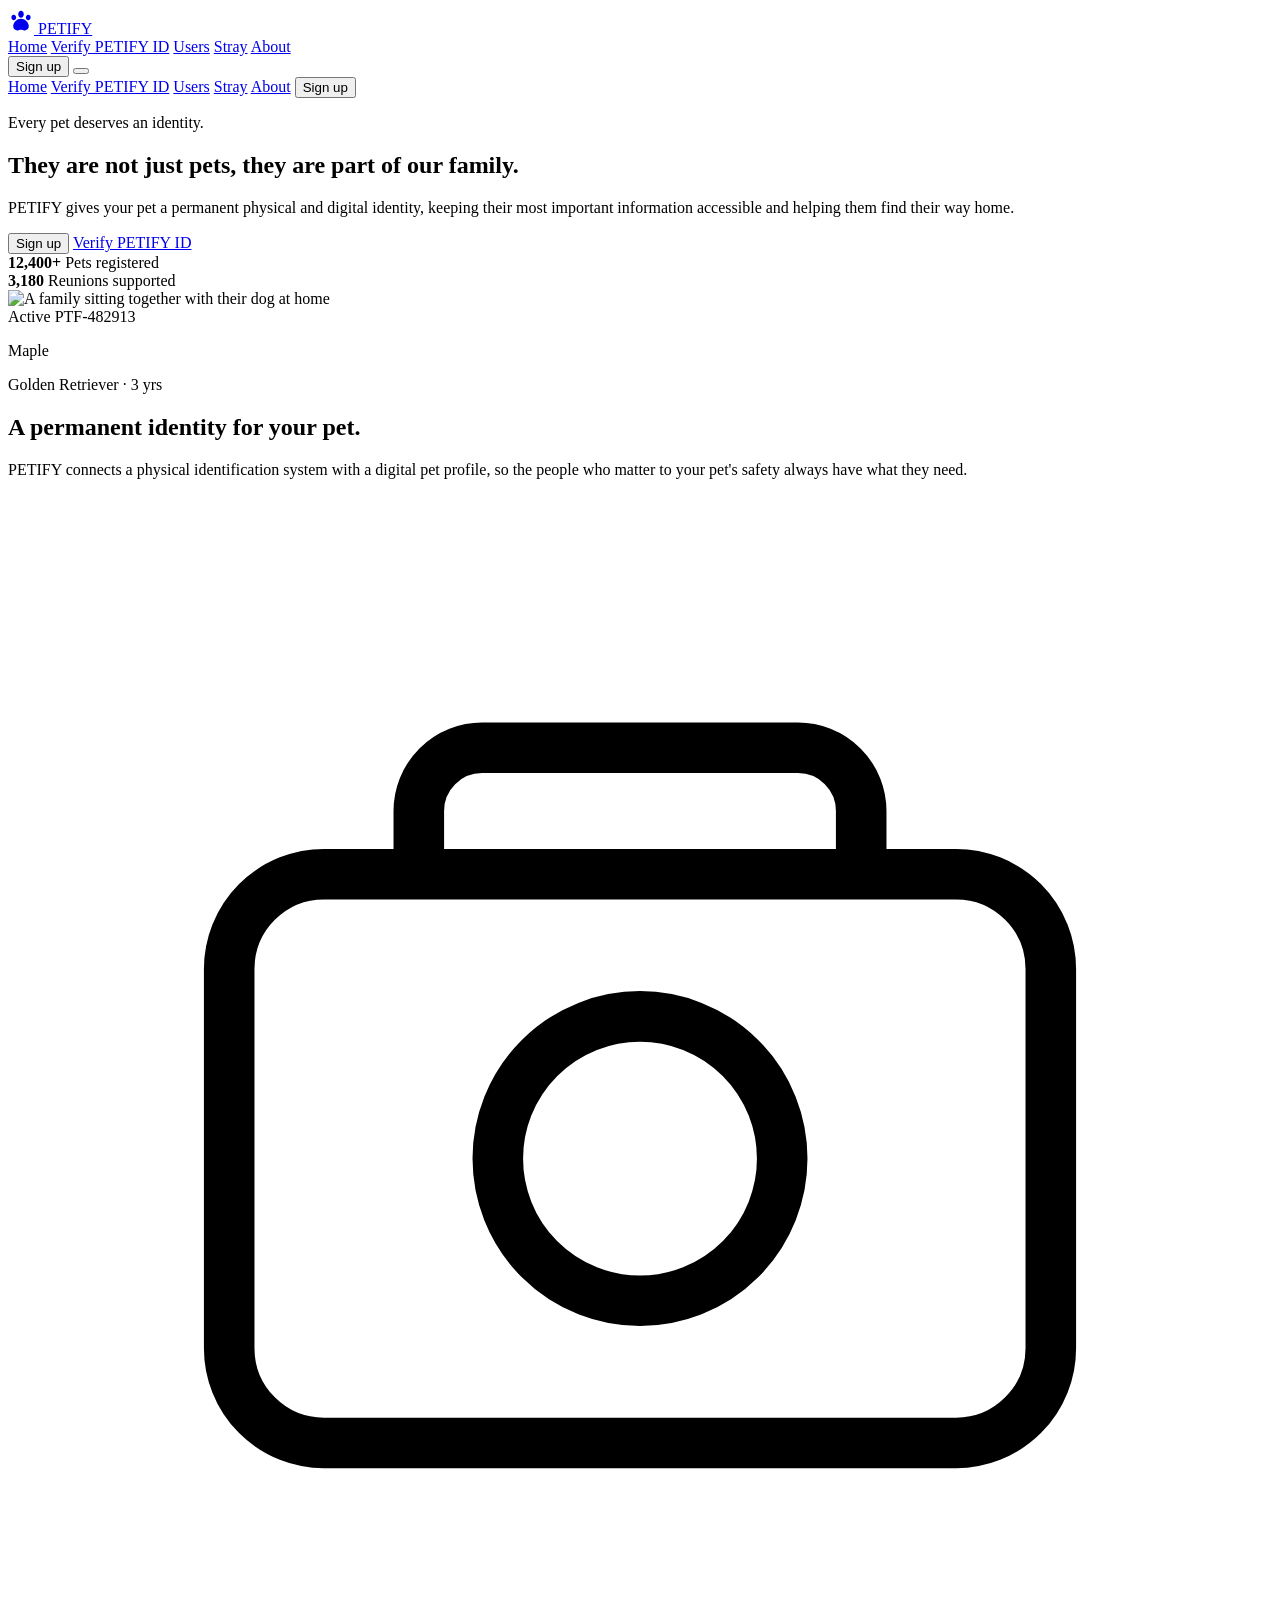
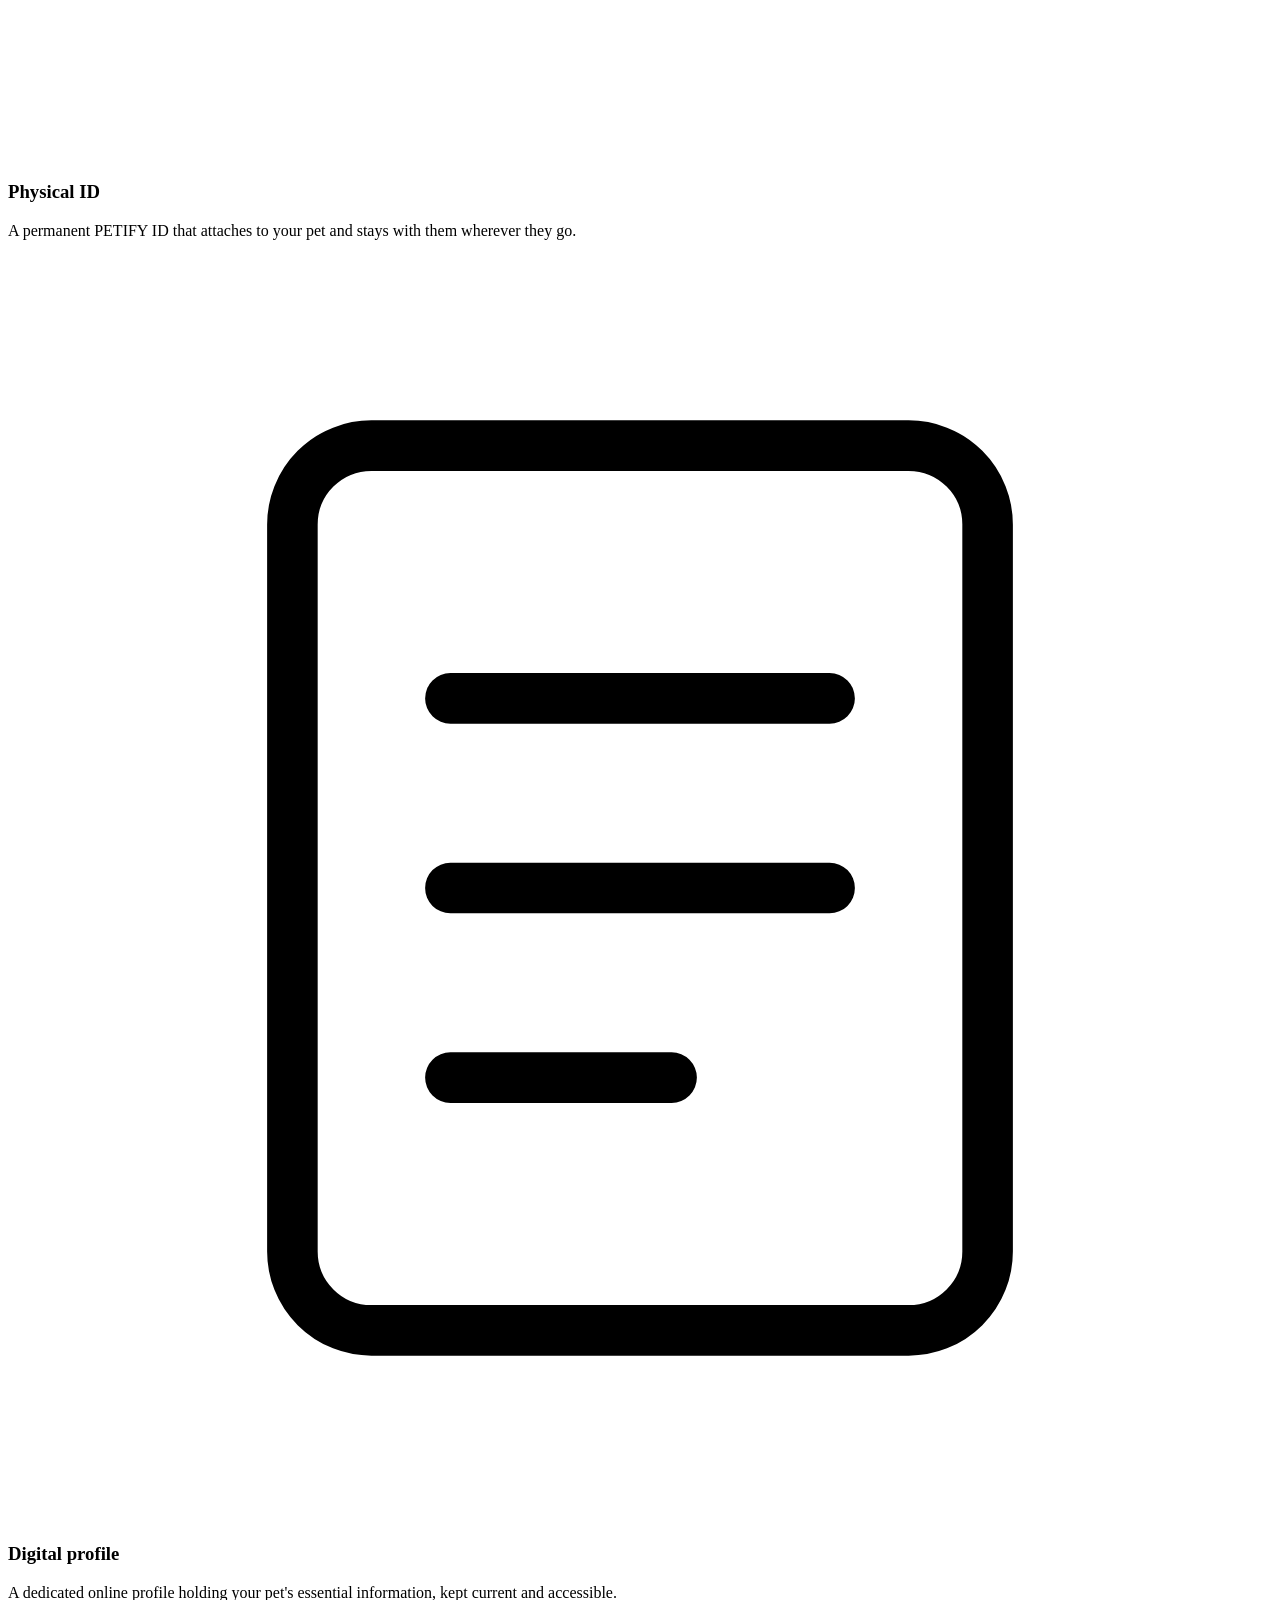
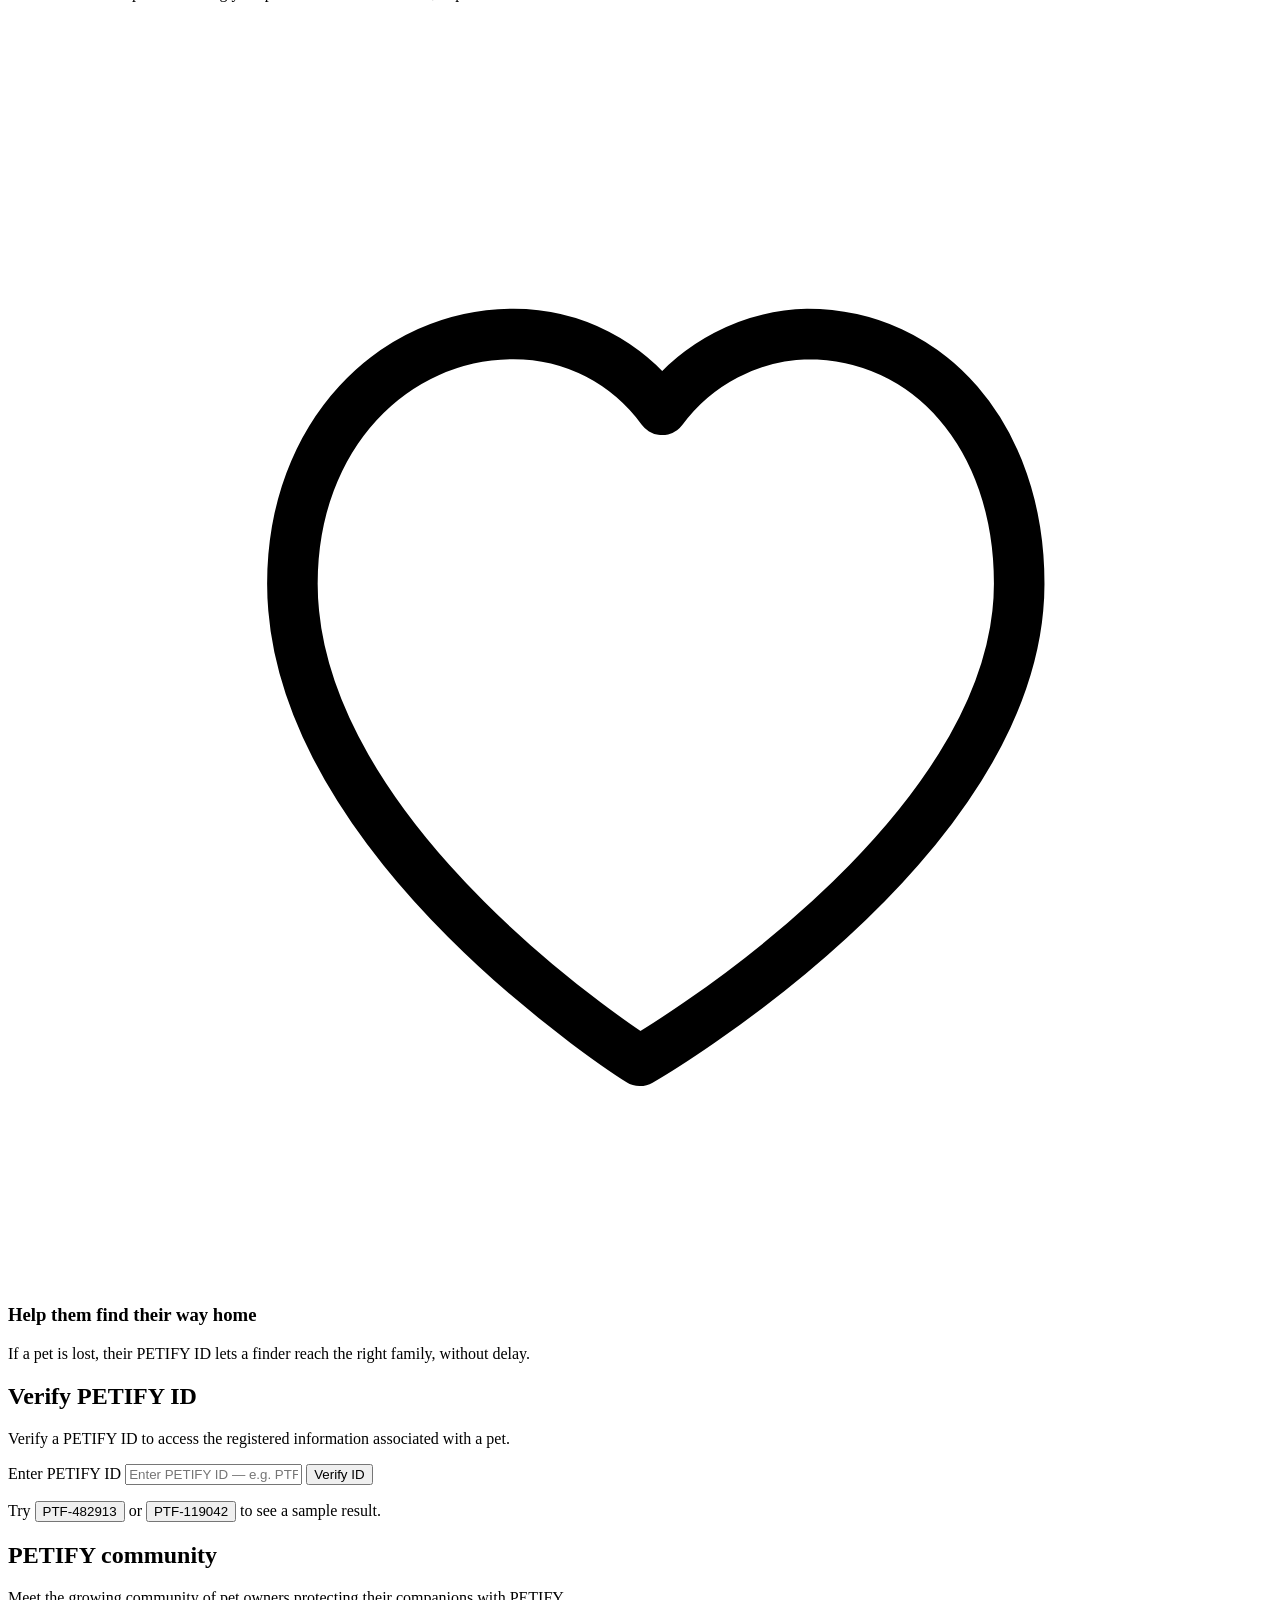
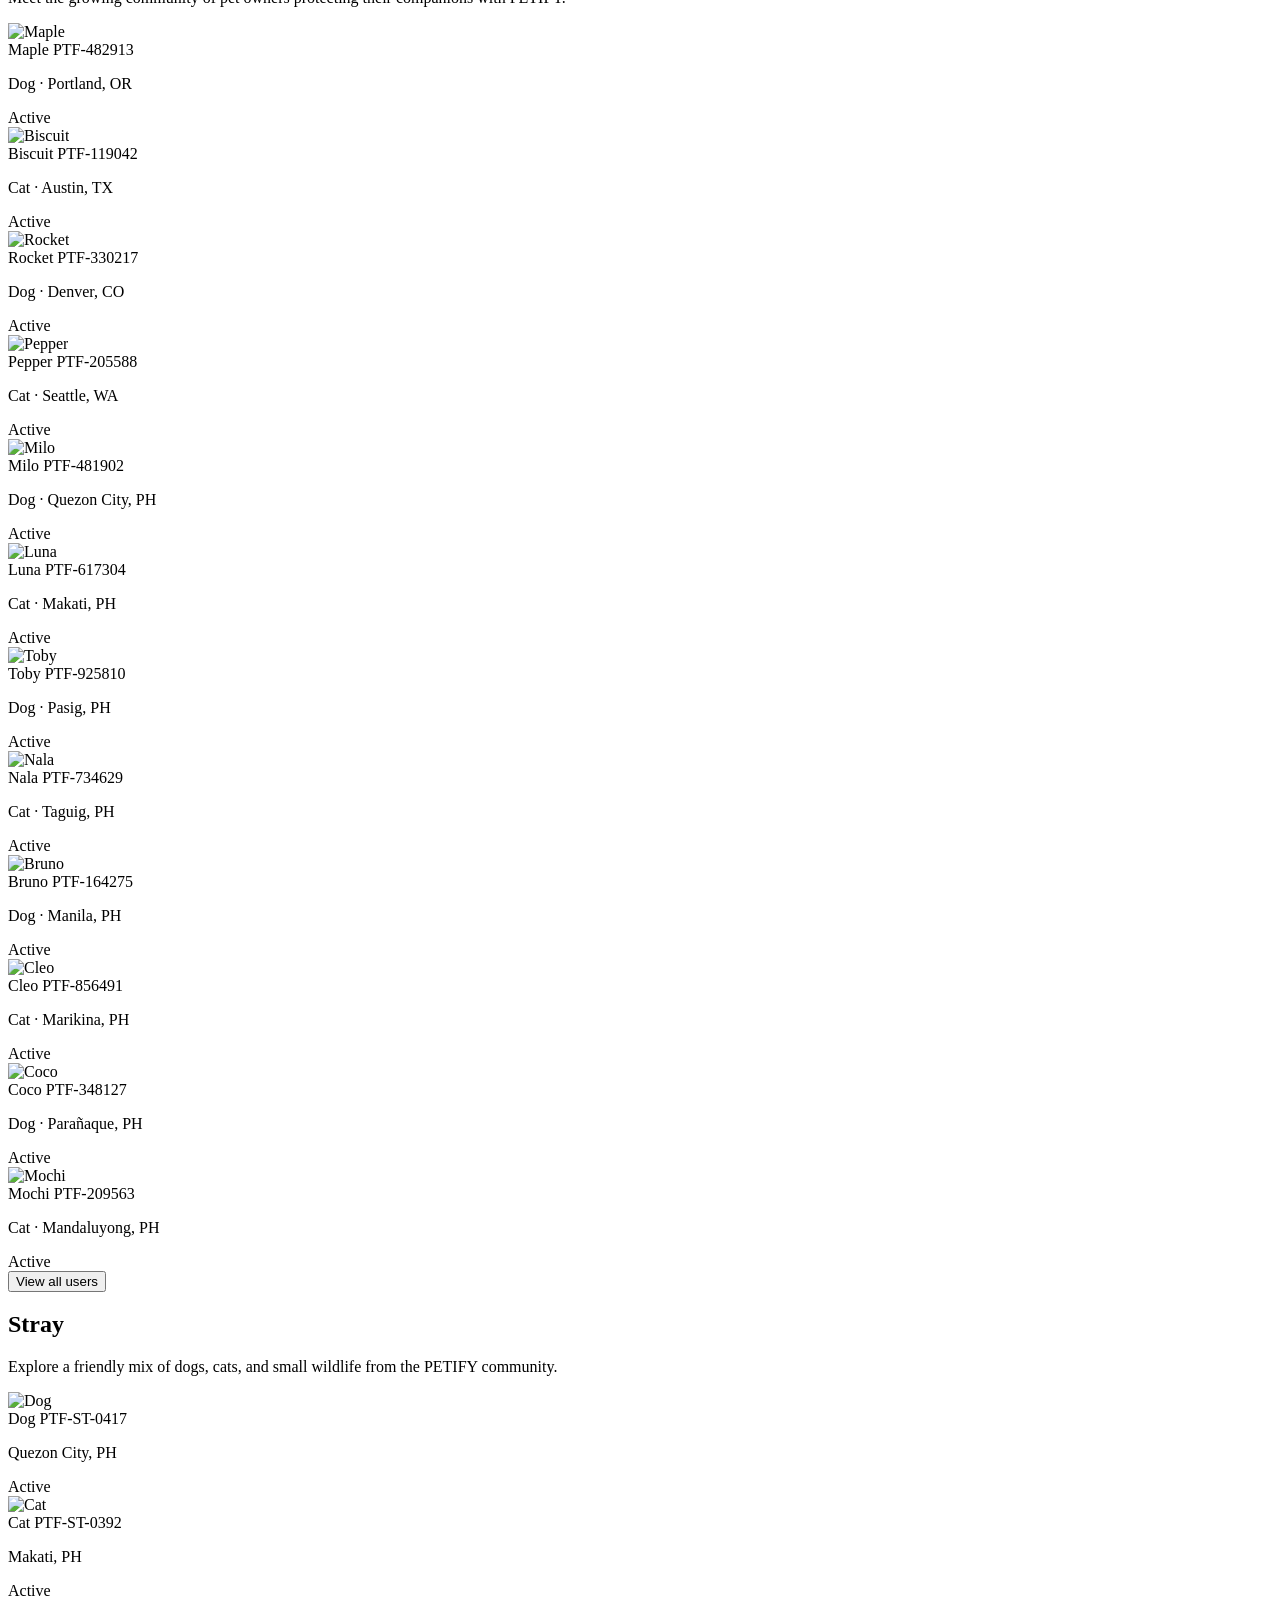
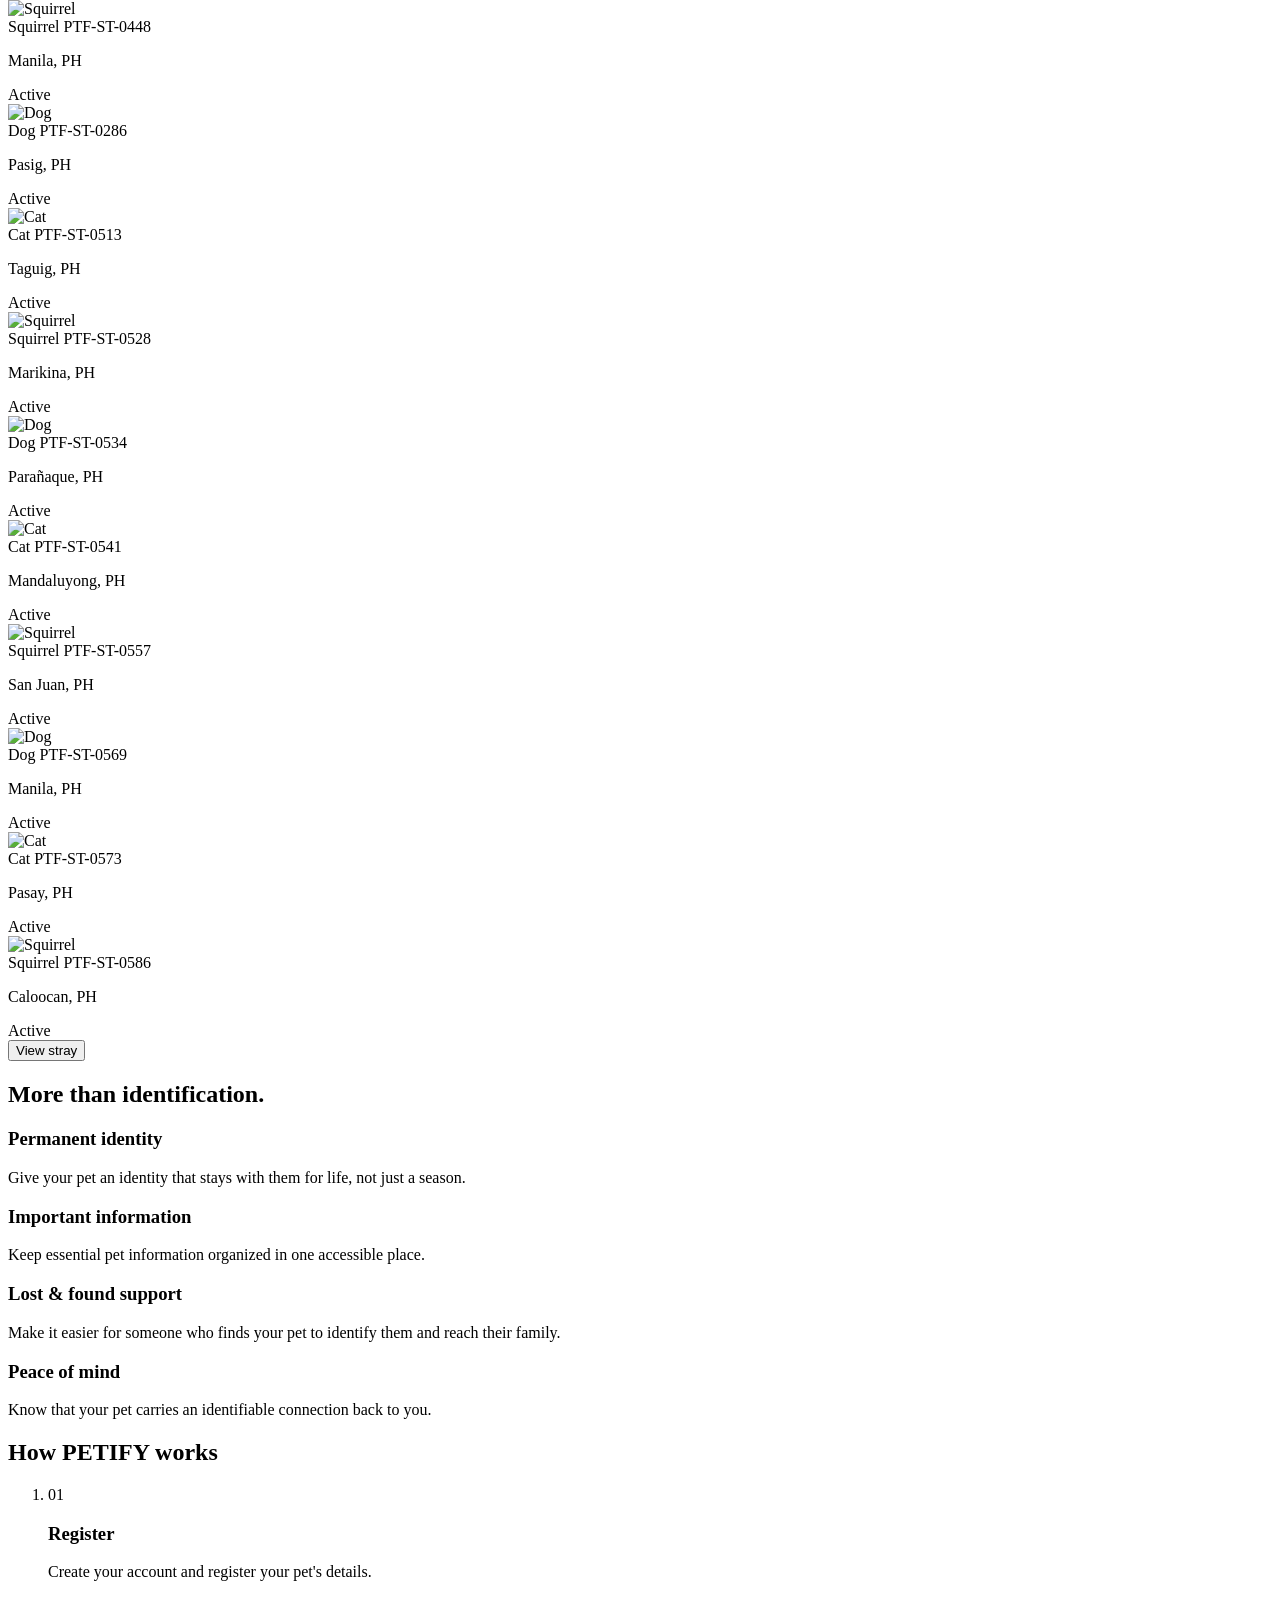
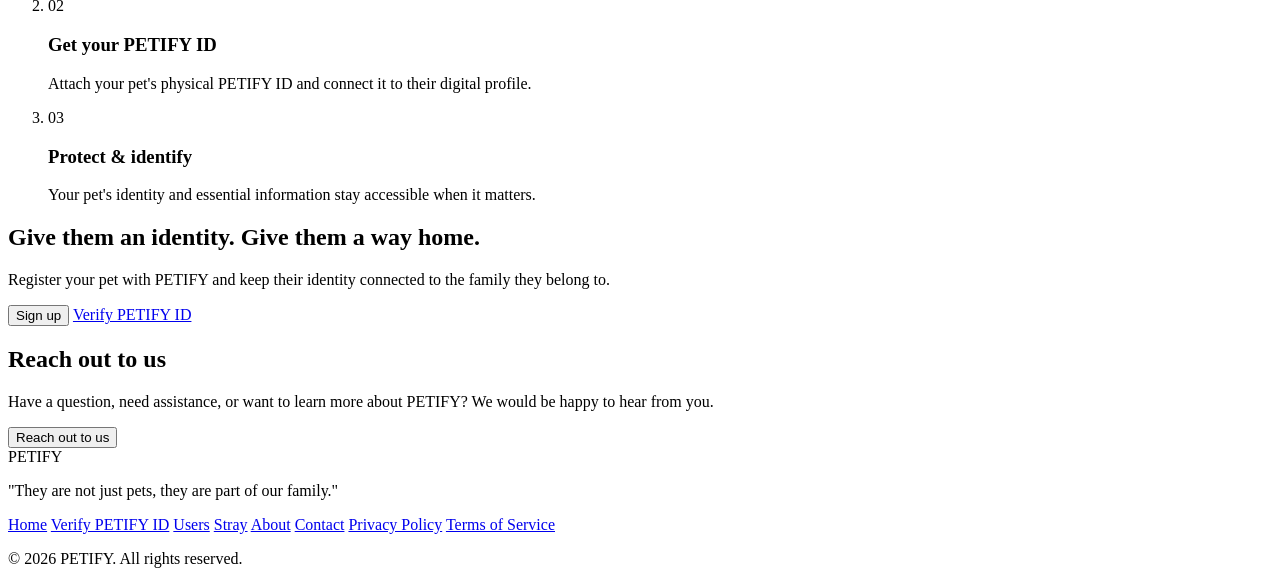
==== index.html @ 7aec01f7 "update" ====
<!DOCTYPE html>
<html lang="en">
<head>
<meta charset="UTF-8">
<meta name="viewport" content="width=device-width, initial-scale=1.0">
<title>PETIFY — Every Pet Deserves an Identity</title>
<meta name="description" content="PETIFY">
<link rel="preconnect" href="https://fonts.googleapis.com">
<link rel="preconnect" href="https://fonts.gstatic.com" crossorigin>
<link href="https://fonts.googleapis.com/css2?family=Manrope:wght@500;600;700;800&family=Inter:wght@400;500;600&display=swap" rel="stylesheet">
<link rel="stylesheet" href="styles.css">
</head>
<body>

<!-- ============ NAVIGATION ============ -->
<header class="nav" id="top">
  <div class="nav__inner">
    <a href="#top" class="nav__logo">
      <span class="nav__mark">
        <svg viewBox="0 0 32 32" width="26" height="26" aria-hidden="true">
          <path d="M16 3.5c-1.9 0-3.4 1.9-3.4 4.2 0 2.3 1.5 4.2 3.4 4.2s3.4-1.9 3.4-4.2c0-2.3-1.5-4.2-3.4-4.2Z" fill="currentColor"/>
          <path d="M7.6 8.4c-1.6-.4-3.1.8-3.4 2.6-.3 1.9.8 3.6 2.4 4 1.6.3 3.1-.8 3.4-2.6.3-1.9-.8-3.6-2.4-4Z" fill="currentColor"/>
          <path d="M24.4 8.4c1.6-.4 3.1.8 3.4 2.6.3 1.9-.8 3.6-2.4 4-1.6.3-3.1-.8-3.4-2.6-.3-1.9.8-3.6 2.4-4Z" fill="currentColor"/>
          <path d="M16 13.2c-4.6 0-9.6 4.2-9.6 9.4 0 3.6 3.3 5.9 6.6 4.9 1.6-.5 2-.6 3-.6s1.4.1 3 .6c3.3 1 6.6-1.3 6.6-4.9 0-5.2-5-9.4-9.6-9.4Z" fill="currentColor"/>
        </svg>
      </span>
      <span class="nav__word">PETIFY</span>
    </a>

    <nav class="nav__links" aria-label="Primary">
      <a href="#top">Home</a>
      <a href="#verify">Verify PETIFY ID</a>
      <a href="#community">Users</a>
      <a href="#stray-cats">Stray</a>
      <a href="#why">About</a>
    </nav>

    <div class="nav__actions">
      <button class="btn btn--primary btn--sm" data-open-modal="signup">Sign up</button>
      <button class="nav__burger" id="burgerBtn" aria-label="Open menu" aria-expanded="false" aria-controls="mobileMenu">
        <span></span><span></span><span></span>
      </button>
    </div>
  </div>

  <div class="mobile-menu" id="mobileMenu">
    <a href="#top">Home</a>
    <a href="#verify">Verify PETIFY ID</a>
    <a href="#community">Users</a>
    <a href="#stray-cats">Stray</a>
    <a href="#why">About</a>
    <button class="btn btn--primary" data-open-modal="signup">Sign up</button>
  </div>
</header>

<main>

  <!-- ============ HERO ============ -->
  <section class="hero">
    <div class="hero__inner">
      <div class="hero__copy">
        <p class="hero__tag">Every pet deserves an identity.</p>
        <h1 class="hero__headline">They are not just pets, they are part of our family.</h1>
        <p class="hero__sub">PETIFY gives your pet a permanent physical and digital identity, keeping their most important information accessible and helping them find their way home.</p>
        <div class="hero__actions">
          <button class="btn btn--primary" data-open-modal="signup">Sign up</button>
          <a href="#verify" class="btn btn--ghost">Verify PETIFY ID</a>
        </div>
        <div class="hero__trust">
          <div class="hero__trust-item">
            <strong>12,400+</strong>
            <span>Pets registered</span>
          </div>
          <div class="hero__trust-divider" aria-hidden="true"></div>
          <div class="hero__trust-item">
            <strong>3,180</strong>
            <span>Reunions supported</span>
          </div>
        </div>
      </div>

      <div class="hero__visual">
        <div class="hero__photo">
          <img src="https://images.unsplash.com/photo-1601758228041-f3b2795255f1?auto=format&fit=crop&w=900&q=80" alt="A family sitting together with their dog at home" loading="eager">
        </div>
        <div class="hero__id-card">
          <div class="hero__id-card-top">
            <span class="hero__id-card-status">Active</span>
            <span class="hero__id-card-num">PTF-482913</span>
          </div>
          <p class="hero__id-card-name">Maple</p>
          <p class="hero__id-card-meta">Golden Retriever · 3 yrs</p>
        </div>
      </div>
    </div>
  </section>

  <!-- ============ WHAT IS PETIFY ============ -->
  <section class="section" id="about">
    <div class="section__inner about">
      <div class="about__head">
        <h2>A permanent identity for your pet.</h2>
        <p>PETIFY connects a physical identification system with a digital pet profile, so the people who matter to your pet's safety always have what they need.</p>
      </div>

      <div class="about__grid">
        <article class="feature">
          <svg class="feature__icon" viewBox="0 0 40 40" fill="none" aria-hidden="true">
            <rect x="7" y="12" width="26" height="18" rx="3" stroke="currentColor" stroke-width="1.6"/>
            <circle cx="20" cy="21" r="4.5" stroke="currentColor" stroke-width="1.6"/>
            <path d="M13 12v-2a2 2 0 0 1 2-2h10a2 2 0 0 1 2 2v2" stroke="currentColor" stroke-width="1.6"/>
          </svg>
          <h3>Physical ID</h3>
          <p>A permanent PETIFY ID that attaches to your pet and stays with them wherever they go.</p>
        </article>

        <article class="feature">
          <svg class="feature__icon" viewBox="0 0 40 40" fill="none" aria-hidden="true">
            <rect x="9" y="6" width="22" height="28" rx="2.5" stroke="currentColor" stroke-width="1.6"/>
            <path d="M14 14h12M14 20h12M14 26h7" stroke="currentColor" stroke-width="1.6" stroke-linecap="round"/>
          </svg>
          <h3>Digital profile</h3>
          <p>A dedicated online profile holding your pet's essential information, kept current and accessible.</p>
        </article>

        <article class="feature">
          <svg class="feature__icon" viewBox="0 0 40 40" fill="none" aria-hidden="true">
            <path d="M20 33s-11-6.9-11-15.1C9 13.2 12.2 10 16 10c1.9 0 3.6.9 4.7 2.4A5.9 5.9 0 0 1 25.3 10c3.8 0 6.7 3.2 6.7 7.9C32 26.1 20 33 20 33Z" stroke="currentColor" stroke-width="1.6" stroke-linejoin="round"/>
          </svg>
          <h3>Help them find their way home</h3>
          <p>If a pet is lost, their PETIFY ID lets a finder reach the right family, without delay.</p>
        </article>
      </div>
    </div>
  </section>

  <!-- ============ VERIFY PANEL ============ -->
  <section class="section section--tint" id="verify">
    <div class="section__inner verify">
      <div class="verify__head">
        <h2>Verify PETIFY ID</h2>
        <p>Verify a PETIFY ID to access the registered information associated with a pet.</p>
      </div>

      <form class="verify__form" id="verifyForm" autocomplete="off">
        <label for="petifyIdInput" class="sr-only">Enter PETIFY ID</label>
        <input type="text" id="petifyIdInput" name="petifyId" placeholder="Enter PETIFY ID — e.g. PTF-482913" />
        <button type="submit" class="btn btn--primary">Verify ID</button>
      </form>
      <p class="verify__hint" id="verifyHint">Try <button type="button" class="link-btn" data-fill-id="PTF-482913">PTF-482913</button> or <button type="button" class="link-btn" data-fill-id="PTF-119042">PTF-119042</button> to see a sample result.</p>

      <div class="verify__result" id="verifyResult" hidden>
        <!-- populated by script.js -->
      </div>
    </div>
  </section>

  <!-- ============ COMMUNITY ============ -->
  <section class="section" id="community">
    <div class="section__inner">
      <div class="section__head">
        <h2>PETIFY community</h2>
        <p>Meet the growing community of pet owners protecting their companions with PETIFY.</p>
      </div>

      <div class="card-grid" id="communityGrid">
        <!-- populated by script.js -->
      </div>

      <div class="section__cta-row">
        <button class="btn btn--outline">View all users</button>
      </div>
    </div>
  </section>

  <!-- ============ STRAY ============ -->
  <section class="section section--tint" id="stray-cats">
    <div class="section__inner">
      <div class="section__head">
        <h2>Stray</h2>
        <p>Explore a friendly mix of dogs, cats, and small wildlife from the PETIFY community.</p>
      </div>

      <div class="card-grid card-grid--cats" id="catsGrid">
        <!-- populated by script.js -->
      </div>

      <div class="section__cta-row">
        <button class="btn btn--outline">View stray</button>
      </div>
    </div>
  </section>

  <!-- ============ WHY PETIFY ============ -->
  <section class="section" id="why">
    <div class="section__inner">
      <div class="section__head">
        <h2>More than identification.</h2>
      </div>

      <div class="why-grid">
        <article class="why-card">
          <h3>Permanent identity</h3>
          <p>Give your pet an identity that stays with them for life, not just a season.</p>
        </article>
        <article class="why-card">
          <h3>Important information</h3>
          <p>Keep essential pet information organized in one accessible place.</p>
        </article>
        <article class="why-card">
          <h3>Lost &amp; found support</h3>
          <p>Make it easier for someone who finds your pet to identify them and reach their family.</p>
        </article>
        <article class="why-card">
          <h3>Peace of mind</h3>
          <p>Know that your pet carries an identifiable connection back to you.</p>
        </article>
      </div>
    </div>
  </section>

  <!-- ============ HOW IT WORKS ============ -->
  <section class="section section--tint" id="how">
    <div class="section__inner">
      <div class="section__head">
        <h2>How PETIFY works</h2>
      </div>

      <ol class="steps">
        <li class="steps__item">
          <span class="steps__num">01</span>
          <h3>Register</h3>
          <p>Create your account and register your pet's details.</p>
        </li>
        <li class="steps__item">
          <span class="steps__num">02</span>
          <h3>Get your PETIFY ID</h3>
          <p>Attach your pet's physical PETIFY ID and connect it to their digital profile.</p>
        </li>
        <li class="steps__item">
          <span class="steps__num">03</span>
          <h3>Protect &amp; identify</h3>
          <p>Your pet's identity and essential information stay accessible when it matters.</p>
        </li>
      </ol>
    </div>
  </section>

  <!-- ============ CTA ============ -->
  <section class="cta">
    <div class="cta__inner">
      <h2>Give them an identity. Give them a way home.</h2>
      <p>Register your pet with PETIFY and keep their identity connected to the family they belong to.</p>
      <div class="cta__actions">
        <button class="btn btn--on-dark" data-open-modal="signup">Sign up</button>
        <a href="#verify" class="btn btn--ghost-on-dark">Verify PETIFY ID</a>
      </div>
    </div>
  </section>

  <!-- ============ CONTACT ============ -->
  <section class="section" id="contact">
    <div class="section__inner contact">
      <h2>Reach out to us</h2>
      <p>Have a question, need assistance, or want to learn more about PETIFY? We would be happy to hear from you.</p>
      <button class="btn btn--primary" data-open-modal="contact">Reach out to us</button>
    </div>
  </section>

</main>

<!-- ============ FOOTER ============ -->
<footer class="footer">
  <div class="footer__inner">
    <div class="footer__brand">
      <span class="nav__word footer__word">PETIFY</span>
      <p>"They are not just pets, they are part of our family."</p>
    </div>

    <nav class="footer__links" aria-label="Footer">
      <a href="#top">Home</a>
      <a href="#verify">Verify PETIFY ID</a>
      <a href="#community">Users</a>
      <a href="#stray-cats">Stray</a>
      <a href="#why">About</a>
      <a href="#contact">Contact</a>
      <a href="#">Privacy Policy</a>
      <a href="#">Terms of Service</a>
    </nav>
  </div>
  <div class="footer__bottom">
    <p>© 2026 PETIFY. All rights reserved.</p>
  </div>
</footer>

<!-- ============ MODALS ============ -->
<div class="modal-overlay" id="modalOverlay">

  <div class="modal" id="signupModal" role="dialog" aria-modal="true" aria-labelledby="signupTitle" hidden>
    <button class="modal__close" data-close-modal aria-label="Close">×</button>
    <h3 id="signupTitle">Register your pet</h3>
    <p>Create your account to give your pet a PETIFY ID.</p>
    <form class="modal__form" data-demo-form>
      <label>Your name
        <input type="text" name="name" placeholder="Jamie Alcaraz" required>
      </label>
      <label>Email
        <input type="email" name="email" placeholder="jamie@email.com" required>
      </label>
      <label>Pet's name
        <input type="text" name="petName" placeholder="Maple" required>
      </label>
      <button type="submit" class="btn btn--primary btn--full">Create account</button>
    </form>
  </div>

  <div class="modal" id="contactModal" role="dialog" aria-modal="true" aria-labelledby="contactTitle" hidden>
    <button class="modal__close" data-close-modal aria-label="Close">×</button>
    <h3 id="contactTitle">Reach out to us</h3>
    <p>Send a message and our team will get back to you.</p>
    <form class="modal__form" data-demo-form>
      <label>Name
        <input type="text" name="name" placeholder="Your name" required>
      </label>
      <label>Email
        <input type="email" name="email" placeholder="you@email.com" required>
      </label>
      <label>Subject
        <input type="text" name="subject" placeholder="How can we help?" required>
      </label>
      <label>Message
        <textarea name="message" rows="4" placeholder="Tell us more..." required></textarea>
      </label>
      <button type="submit" class="btn btn--primary btn--full">Send message</button>
    </form>
  </div>

</div>

<div class="toast" id="toast" role="status" aria-live="polite"></div>

<script src="script.js"></script>
</body>
</html>
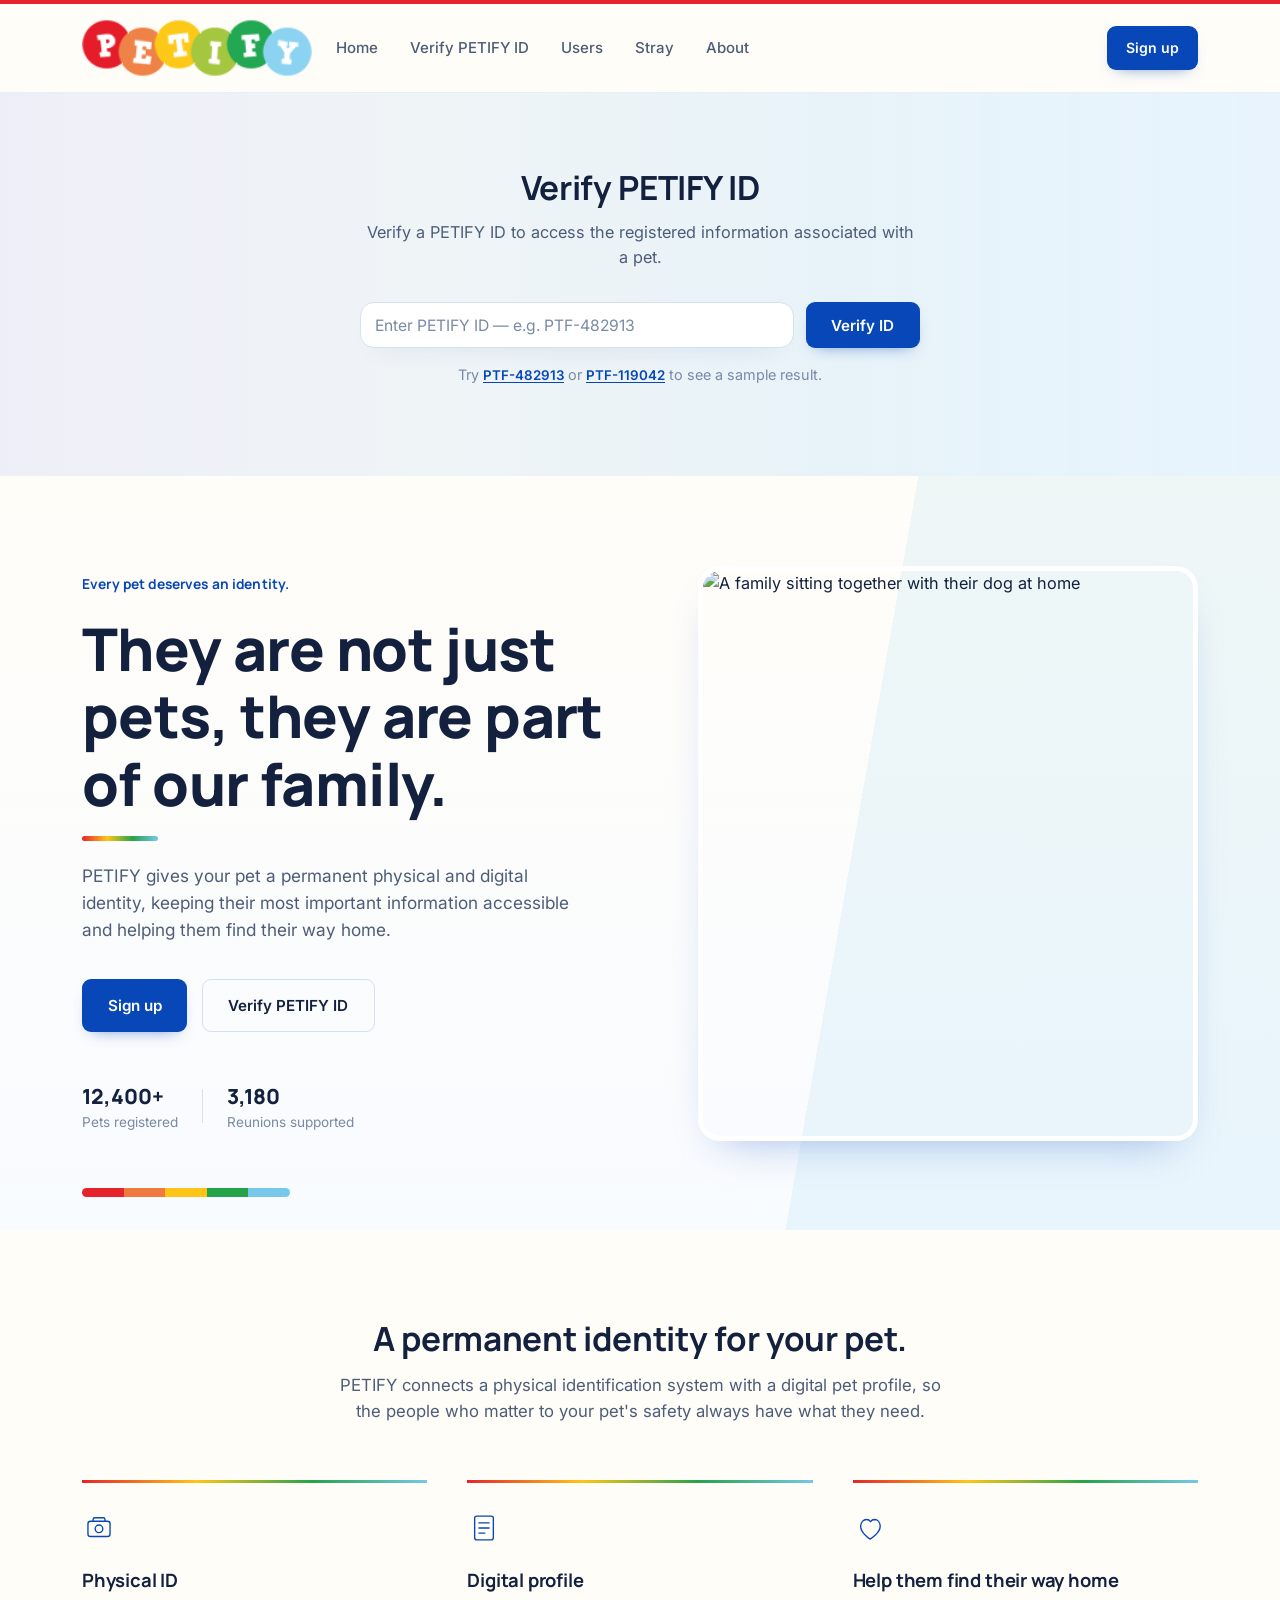
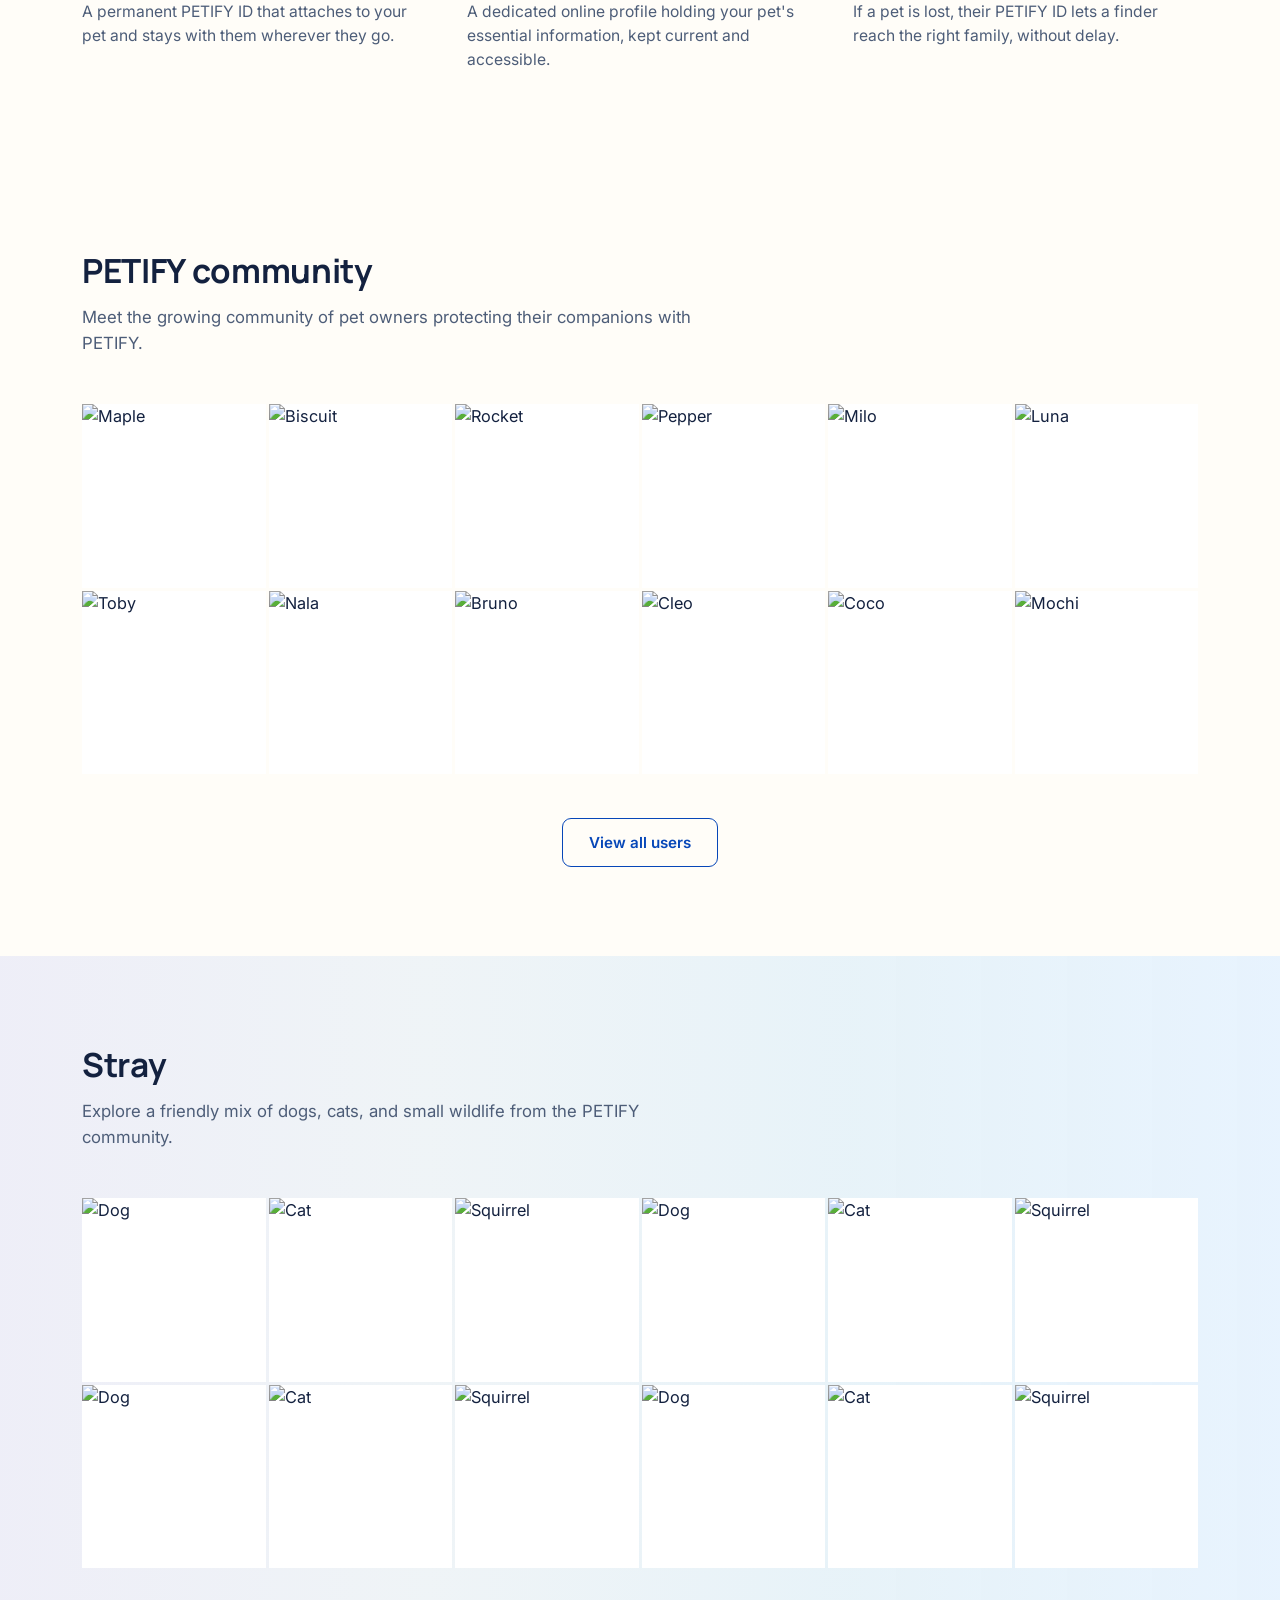
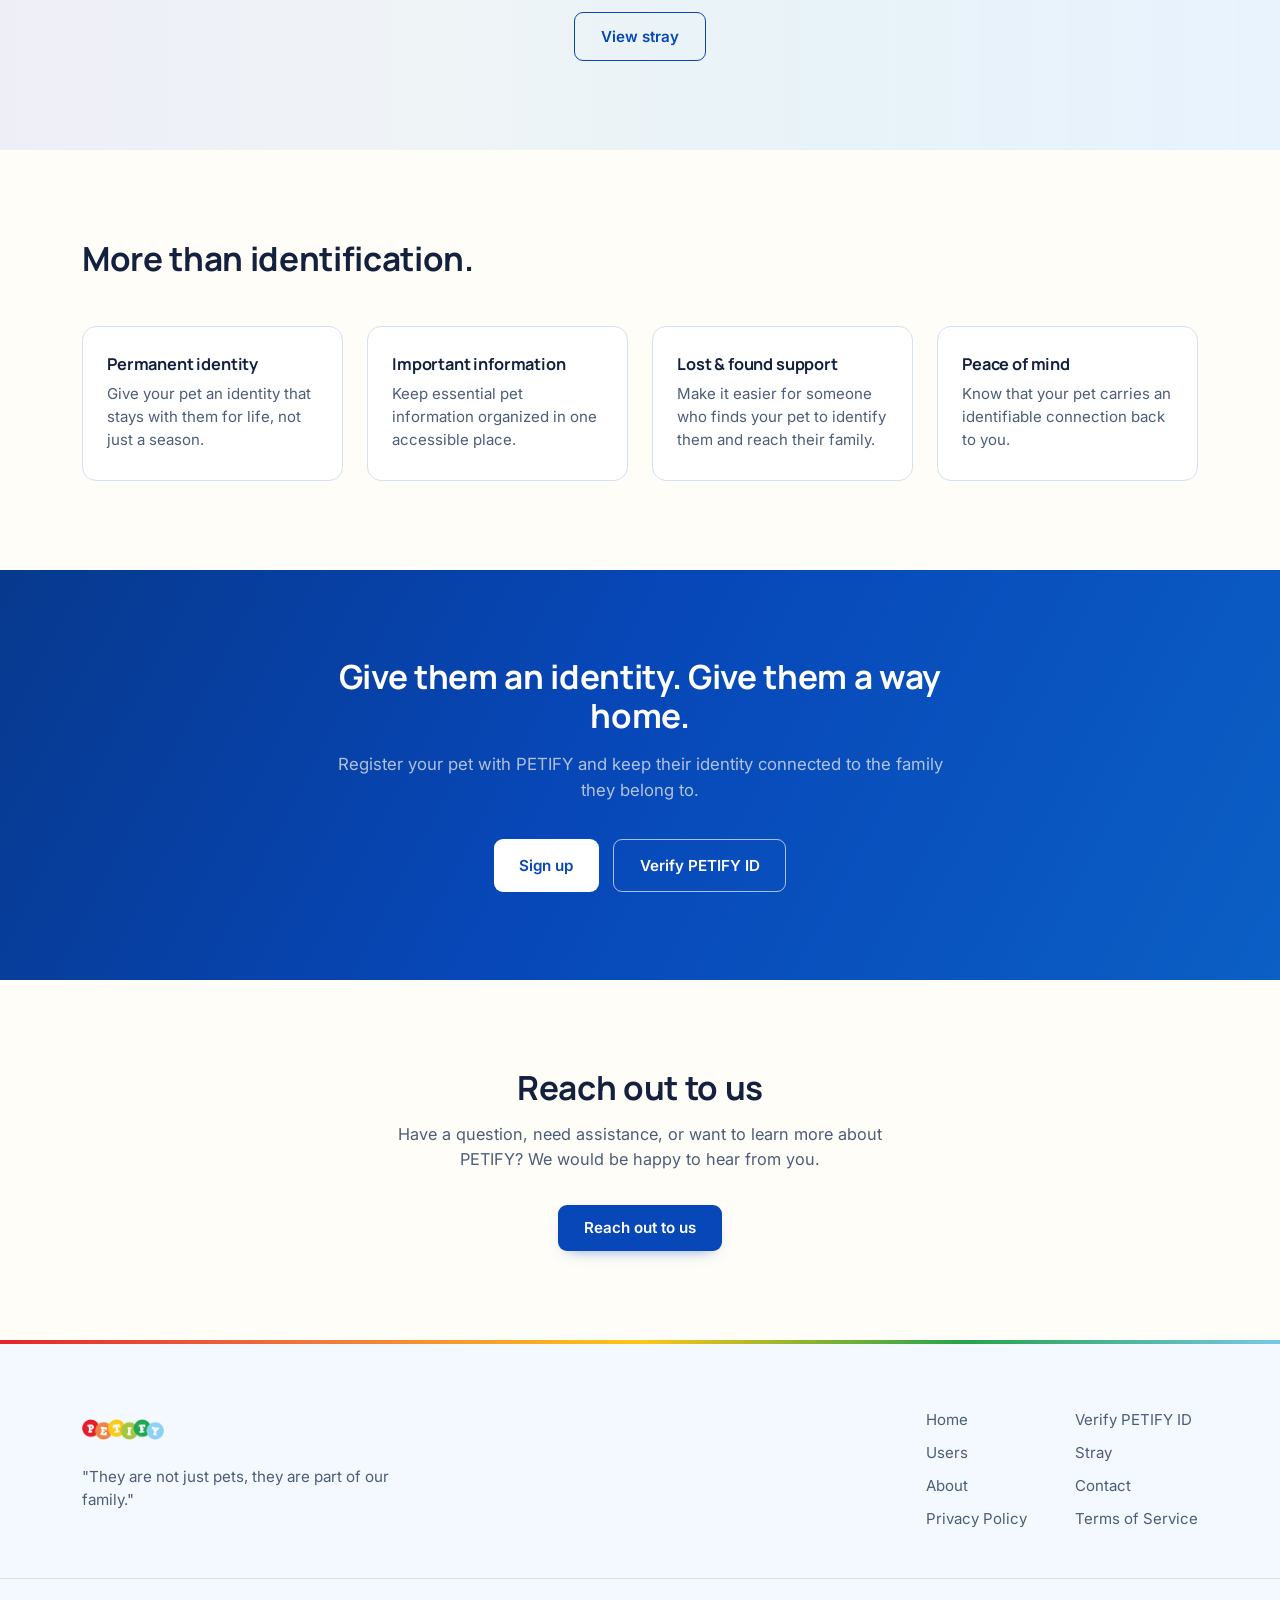
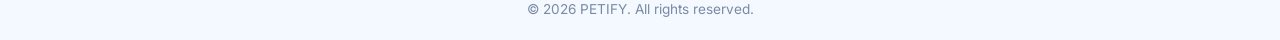
==== commit 55f99934: "update" ====
--- a/index.html
+++ b/index.html
@@ -4,7 +4,7 @@
 <meta charset="UTF-8">
 <meta name="viewport" content="width=device-width, initial-scale=1.0">
 <title>PETIFY — Every Pet Deserves an Identity</title>
-<meta name="description" content="PETIFY">
+<meta name="description" content="PETIFY gives your pet a permanent physical and digital identity, keeping their most important information accessible and helping them find their way home.">
 <link rel="preconnect" href="https://fonts.googleapis.com">
 <link rel="preconnect" href="https://fonts.gstatic.com" crossorigin>
 <link href="https://fonts.googleapis.com/css2?family=Manrope:wght@500;600;700;800&family=Inter:wght@400;500;600&display=swap" rel="stylesheet">
@@ -219,33 +219,6 @@
     </div>
   </section>
 
-  <!-- ============ HOW IT WORKS ============ -->
-  <section class="section section--tint" id="how">
-    <div class="section__inner">
-      <div class="section__head">
-        <h2>How PETIFY works</h2>
-      </div>
-
-      <ol class="steps">
-        <li class="steps__item">
-          <span class="steps__num">01</span>
-          <h3>Register</h3>
-          <p>Create your account and register your pet's details.</p>
-        </li>
-        <li class="steps__item">
-          <span class="steps__num">02</span>
-          <h3>Get your PETIFY ID</h3>
-          <p>Attach your pet's physical PETIFY ID and connect it to their digital profile.</p>
-        </li>
-        <li class="steps__item">
-          <span class="steps__num">03</span>
-          <h3>Protect &amp; identify</h3>
-          <p>Your pet's identity and essential information stay accessible when it matters.</p>
-        </li>
-      </ol>
-    </div>
-  </section>
-
   <!-- ============ CTA ============ -->
   <section class="cta">
     <div class="cta__inner">
--- a/styles.css
+++ b/styles.css
@@ -0,0 +1,1455 @@
+/* =========================================================
+   PETIFY — Design tokens
+   ========================================================= */
+:root {
+  /* Color */
+  --bg:            #FAF8F3;
+  --bg-tint:       #F1ECE0;
+  --surface:       #FFFFFF;
+  --ink:           #1C2430;
+  --ink-soft:      #56606C;
+  --ink-faint:     #8B93A0;
+  --accent:        #2F6B5E;
+  --accent-dark:   #1F4E44;
+  --accent-tint:   #E4EEEA;
+  --border:        #E3DCCC;
+  --border-soft:   #ECE7DA;
+  --on-dark:       #F4F1E8;
+
+  /* Type */
+  --font-display: 'Manrope', sans-serif;
+  --font-body: 'Inter', sans-serif;
+
+  /* Scale (major third-ish, tuned) */
+  --fs-hero:  clamp(2.4rem, 4.6vw, 3.9rem);
+  --fs-h2:    clamp(1.8rem, 2.6vw, 2.5rem);
+  --fs-h3:    1.15rem;
+  --fs-body:  1.02rem;
+  --fs-small: 0.9rem;
+
+  /* Layout */
+  --container: 1180px;
+  --radius-sm: 6px;
+  --radius-md: 10px;
+  --radius-lg: 16px;
+  --shadow-card: 0 1px 2px rgba(28, 36, 48, 0.04), 0 8px 24px -12px rgba(28, 36, 48, 0.10);
+
+  --ease: cubic-bezier(0.4, 0, 0.2, 1);
+}
+
+/* =========================================================
+   Reset
+   ========================================================= */
+*, *::before, *::after { box-sizing: border-box; }
+* { margin: 0; padding: 0; }
+
+html {
+  scroll-behavior: smooth;
+  -webkit-font-smoothing: antialiased;
+}
+
+@media (prefers-reduced-motion: reduce) {
+  html { scroll-behavior: auto; }
+  *, *::before, *::after {
+    animation-duration: 0.01ms !important;
+    animation-iteration-count: 1 !important;
+    transition-duration: 0.01ms !important;
+  }
+}
+
+body {
+  font-family: var(--font-body);
+  font-size: var(--fs-body);
+  color: var(--ink);
+  background: var(--bg);
+  line-height: 1.55;
+}
+
+img { max-width: 100%; display: block; }
+
+a { color: inherit; text-decoration: none; }
+
+ul, ol { list-style: none; }
+
+button {
+  font-family: inherit;
+  cursor: pointer;
+  border: none;
+  background: none;
+  color: inherit;
+}
+
+input, textarea {
+  font-family: inherit;
+  font-size: 0.98rem;
+}
+
+h1, h2, h3 {
+  font-family: var(--font-display);
+  color: var(--ink);
+  line-height: 1.15;
+  letter-spacing: -0.01em;
+}
+
+.sr-only {
+  position: absolute;
+  width: 1px; height: 1px;
+  overflow: hidden;
+  clip: rect(0 0 0 0);
+  white-space: nowrap;
+}
+
+:focus-visible {
+  outline: 2px solid var(--accent);
+  outline-offset: 3px;
+  border-radius: 4px;
+}
+
+/* =========================================================
+   Layout helpers
+   ========================================================= */
+.section { padding: 6.5rem 0; }
+.section--tint { background: var(--bg-tint); }
+.section__inner {
+  max-width: var(--container);
+  margin: 0 auto;
+  padding: 0 2rem;
+}
+
+.section__head {
+  max-width: 640px;
+  margin-bottom: 3rem;
+}
+.section__head h2 { font-size: var(--fs-h2); margin-bottom: 0.9rem; }
+.section__head p { color: var(--ink-soft); font-size: 1.05rem; }
+
+.section__cta-row {
+  margin-top: 2.75rem;
+  display: flex;
+  justify-content: center;
+}
+
+/* =========================================================
+   Buttons
+   ========================================================= */
+.btn {
+  display: inline-flex;
+  align-items: center;
+  justify-content: center;
+  gap: 0.5rem;
+  padding: 0.85rem 1.6rem;
+  font-size: 0.95rem;
+  font-weight: 600;
+  border-radius: var(--radius-sm);
+  transition: transform 0.18s var(--ease), background 0.18s var(--ease), border-color 0.18s var(--ease), color 0.18s var(--ease);
+  white-space: nowrap;
+}
+.btn--sm { padding: 0.62rem 1.2rem; font-size: 0.88rem; }
+.btn--full { width: 100%; }
+
+.btn--primary {
+  background: var(--accent);
+  color: #fff;
+}
+.btn--primary:hover { background: var(--accent-dark); }
+
+.btn--ghost {
+  background: transparent;
+  color: var(--ink);
+  border: 1px solid var(--border);
+}
+.btn--ghost:hover { border-color: var(--ink); }
+
+.btn--outline {
+  background: transparent;
+  color: var(--accent-dark);
+  border: 1px solid var(--accent);
+}
+.btn--outline:hover { background: var(--accent-tint); }
+
+.btn--on-dark {
+  background: var(--on-dark);
+  color: var(--accent-dark);
+}
+.btn--on-dark:hover { background: #fff; }
+
+.btn--ghost-on-dark {
+  background: transparent;
+  color: var(--on-dark);
+  border: 1px solid rgba(244, 241, 232, 0.4);
+}
+.btn--ghost-on-dark:hover { border-color: var(--on-dark); }
+
+.link-btn {
+  color: var(--accent-dark);
+  font-weight: 600;
+  text-decoration: underline;
+  text-underline-offset: 2px;
+}
+
+/* =========================================================
+   Navigation
+   ========================================================= */
+.nav {
+  position: sticky;
+  top: 0;
+  z-index: 40;
+  background: rgba(250, 248, 243, 0.86);
+  backdrop-filter: blur(10px);
+  border-bottom: 1px solid var(--border-soft);
+}
+.nav__inner {
+  max-width: var(--container);
+  margin: 0 auto;
+  padding: 1rem 2rem;
+  display: flex;
+  align-items: center;
+  justify-content: space-between;
+  gap: 1.5rem;
+}
+.nav__logo {
+  display: flex;
+  align-items: center;
+  gap: 0.5rem;
+}
+.nav__mark { color: var(--accent); display: flex; }
+.nav__word {
+  font-family: var(--font-display);
+  font-weight: 800;
+  font-size: 1.2rem;
+  letter-spacing: -0.01em;
+  color: var(--ink);
+}
+
+.nav__links {
+  display: flex;
+  gap: 2rem;
+}
+.nav__links a {
+  font-size: 0.94rem;
+  font-weight: 500;
+  color: var(--ink-soft);
+  transition: color 0.15s var(--ease);
+}
+.nav__links a:hover { color: var(--ink); }
+
+.nav__actions { display: flex; align-items: center; gap: 0.75rem; }
+
+.nav__burger {
+  display: none;
+  flex-direction: column;
+  justify-content: center;
+  gap: 4px;
+  width: 34px;
+  height: 34px;
+}
+.nav__burger span {
+  display: block;
+  height: 2px;
+  background: var(--ink);
+  border-radius: 2px;
+  transition: transform 0.2s var(--ease), opacity 0.2s var(--ease);
+}
+.nav__burger[aria-expanded="true"] span:nth-child(1) { transform: translateY(6px) rotate(45deg); }
+.nav__burger[aria-expanded="true"] span:nth-child(2) { opacity: 0; }
+.nav__burger[aria-expanded="true"] span:nth-child(3) { transform: translateY(-6px) rotate(-45deg); }
+
+.mobile-menu {
+  display: none;
+  flex-direction: column;
+  gap: 0.25rem;
+  padding: 0 2rem 1.5rem;
+}
+.mobile-menu a {
+  padding: 0.7rem 0;
+  font-weight: 500;
+  color: var(--ink-soft);
+  border-bottom: 1px solid var(--border-soft);
+}
+.mobile-menu .btn { margin-top: 1rem; }
+.mobile-menu.is-open { display: flex; }
+
+/* =========================================================
+   Hero
+   ========================================================= */
+.hero {
+  padding: 5rem 0 6rem;
+  overflow: hidden;
+}
+.hero__inner {
+  max-width: var(--container);
+  margin: 0 auto;
+  padding: 0 2rem;
+  display: grid;
+  grid-template-columns: 1.05fr 0.95fr;
+  gap: 4rem;
+  align-items: center;
+}
+
+.hero__tag {
+  font-family: var(--font-display);
+  font-size: 0.86rem;
+  font-weight: 700;
+  color: var(--accent-dark);
+  margin-bottom: 1.25rem;
+  max-width: 30ch;
+}
+
+.hero__headline {
+  font-size: var(--fs-hero);
+  font-weight: 800;
+  margin-bottom: 1.4rem;
+  max-width: 14ch;
+}
+
+.hero__sub {
+  color: var(--ink-soft);
+  font-size: 1.08rem;
+  max-width: 46ch;
+  margin-bottom: 2.2rem;
+}
+
+.hero__actions {
+  display: flex;
+  gap: 0.9rem;
+  flex-wrap: wrap;
+  margin-bottom: 3rem;
+}
+
+.hero__trust {
+  display: flex;
+  align-items: center;
+  gap: 1.5rem;
+}
+.hero__trust-item { display: flex; flex-direction: column; }
+.hero__trust-item strong {
+  font-family: var(--font-display);
+  font-size: 1.3rem;
+  font-weight: 800;
+}
+.hero__trust-item span { font-size: 0.85rem; color: var(--ink-faint); }
+.hero__trust-divider {
+  width: 1px;
+  height: 34px;
+  background: var(--border);
+}
+
+.hero__visual {
+  position: relative;
+}
+.hero__photo {
+  border-radius: var(--radius-lg);
+  overflow: hidden;
+  aspect-ratio: 4 / 4.6;
+  box-shadow: var(--shadow-card);
+}
+.hero__photo img {
+  width: 100%;
+  height: 100%;
+  object-fit: cover;
+}
+
+.hero__id-card {
+  position: absolute;
+  left: -1.75rem;
+  bottom: -1.75rem;
+  background: var(--surface);
+  border: 1px solid var(--border);
+  border-radius: var(--radius-md);
+  padding: 1.1rem 1.3rem;
+  box-shadow: var(--shadow-card);
+  width: 210px;
+}
+.hero__id-card-top {
+  display: flex;
+  align-items: center;
+  justify-content: space-between;
+  margin-bottom: 0.6rem;
+}
+.hero__id-card-status {
+  font-size: 0.72rem;
+  font-weight: 700;
+  color: var(--accent-dark);
+  background: var(--accent-tint);
+  padding: 0.2rem 0.55rem;
+  border-radius: 20px;
+}
+.hero__id-card-num {
+  font-size: 0.72rem;
+  color: var(--ink-faint);
+  font-variant-numeric: tabular-nums;
+}
+.hero__id-card-name {
+  font-family: var(--font-display);
+  font-weight: 800;
+  font-size: 1.15rem;
+}
+.hero__id-card-meta {
+  font-size: 0.85rem;
+  color: var(--ink-soft);
+}
+
+/* =========================================================
+   About / features
+   ========================================================= */
+.about__head {
+  max-width: 620px;
+  margin: 0 auto 3.5rem;
+  text-align: center;
+}
+.about__head h2 { font-size: var(--fs-h2); margin-bottom: 0.9rem; }
+.about__head p { color: var(--ink-soft); font-size: 1.05rem; }
+
+.about__grid {
+  display: grid;
+  grid-template-columns: repeat(3, 1fr);
+  gap: 2.5rem;
+}
+.feature {
+  text-align: left;
+  padding-top: 0.25rem;
+  border-top: 1px solid var(--border);
+  padding-top: 1.75rem;
+}
+.feature__icon {
+  width: 34px;
+  height: 34px;
+  color: var(--accent);
+  margin-bottom: 1.1rem;
+}
+.feature h3 {
+  font-size: var(--fs-h3);
+  margin-bottom: 0.5rem;
+}
+.feature p {
+  color: var(--ink-soft);
+  font-size: 0.98rem;
+}
+
+/* =========================================================
+   Verify panel
+   ========================================================= */
+.verify__head { max-width: 560px; margin: 0 auto 2rem; text-align: center; }
+.verify__head h2 { font-size: var(--fs-h2); margin-bottom: 0.8rem; }
+.verify__head p { color: var(--ink-soft); }
+
+.verify__form {
+  max-width: 560px;
+  margin: 0 auto;
+  display: flex;
+  gap: 0.75rem;
+  background: var(--surface);
+  border: 1px solid var(--border);
+  border-radius: var(--radius-md);
+  padding: 0.5rem;
+  box-shadow: var(--shadow-card);
+}
+.verify__form input {
+  flex: 1;
+  border: none;
+  background: transparent;
+  padding: 0.75rem 0.9rem;
+  color: var(--ink);
+}
+.verify__form input:focus { outline: none; }
+.verify__form input::placeholder { color: var(--ink-faint); }
+
+.verify__hint {
+  text-align: center;
+  font-size: 0.9rem;
+  color: var(--ink-faint);
+  margin-top: 1rem;
+}
+
+.verify__result {
+  max-width: 560px;
+  margin: 2.5rem auto 0;
+  background: var(--surface);
+  border: 1px solid var(--border);
+  border-radius: var(--radius-lg);
+  padding: 1.75rem;
+  box-shadow: var(--shadow-card);
+}
+.verify__result.is-error {
+  border-color: #D8B4A0;
+  background: #FBF3EE;
+}
+.verify-card__top {
+  display: flex;
+  align-items: center;
+  gap: 1rem;
+  margin-bottom: 1.4rem;
+}
+.verify-card__photo {
+  width: 64px; height: 64px;
+  border-radius: 50%;
+  object-fit: cover;
+  border: 1px solid var(--border);
+}
+.verify-card__name {
+  font-family: var(--font-display);
+  font-weight: 800;
+  font-size: 1.2rem;
+}
+.verify-card__badge {
+  display: inline-flex;
+  align-items: center;
+  gap: 0.35rem;
+  font-size: 0.82rem;
+  font-weight: 700;
+  color: var(--accent-dark);
+  margin-top: 0.15rem;
+}
+.verify-card__grid {
+  display: grid;
+  grid-template-columns: repeat(2, 1fr);
+  gap: 0.9rem 1.5rem;
+  border-top: 1px solid var(--border-soft);
+  padding-top: 1.25rem;
+}
+.verify-card__grid dt {
+  font-size: 0.78rem;
+  color: var(--ink-faint);
+  margin-bottom: 0.15rem;
+}
+.verify-card__grid dd {
+  font-size: 0.96rem;
+  font-weight: 600;
+}
+.verify__error-title {
+  font-weight: 700;
+  margin-bottom: 0.35rem;
+}
+.verify__error-text { color: var(--ink-soft); font-size: 0.95rem; }
+
+/* =========================================================
+   Card grids (community + stray cats)
+   ========================================================= */
+.card-grid {
+  display: grid;
+  grid-template-columns: repeat(4, 1fr);
+  gap: 1.5rem;
+}
+.p-card {
+  background: var(--surface);
+  border: 1px solid var(--border);
+  border-radius: var(--radius-md);
+  overflow: hidden;
+  transition: transform 0.18s var(--ease), box-shadow 0.18s var(--ease);
+}
+.p-card:hover {
+  transform: translateY(-3px);
+  box-shadow: var(--shadow-card);
+}
+.p-card__img {
+  aspect-ratio: 1 / 1;
+  overflow: hidden;
+}
+.p-card__img img { width: 100%; height: 100%; object-fit: cover; }
+.p-card__body { padding: 1rem 1.1rem 1.15rem; }
+.p-card__name-row {
+  display: flex;
+  align-items: baseline;
+  justify-content: space-between;
+  margin-bottom: 0.15rem;
+}
+.p-card__name { font-weight: 700; font-size: 1rem; }
+.p-card__id { font-size: 0.75rem; color: var(--ink-faint); font-variant-numeric: tabular-nums; }
+.p-card__meta { font-size: 0.86rem; color: var(--ink-soft); margin-bottom: 0.55rem; }
+.p-card__status {
+  display: inline-block;
+  font-size: 0.74rem;
+  font-weight: 700;
+  padding: 0.18rem 0.55rem;
+  border-radius: 20px;
+  background: var(--accent-tint);
+  color: var(--accent-dark);
+}
+.p-card__status--found { background: #F0EAE0; color: #7A6A4A; }
+
+/* =========================================================
+   Why cards
+   ========================================================= */
+.why-grid {
+  display: grid;
+  grid-template-columns: repeat(4, 1fr);
+  gap: 1.5rem;
+}
+.why-card {
+  background: var(--surface);
+  border: 1px solid var(--border);
+  border-radius: var(--radius-md);
+  padding: 1.75rem 1.5rem;
+}
+.why-card h3 { font-size: 1.02rem; margin-bottom: 0.5rem; }
+.why-card p { color: var(--ink-soft); font-size: 0.94rem; }
+
+/* =========================================================
+   Steps
+   ========================================================= */
+.steps {
+  display: grid;
+  grid-template-columns: repeat(3, 1fr);
+  gap: 3rem;
+  position: relative;
+}
+.steps::before {
+  content: "";
+  position: absolute;
+  top: 0.85rem;
+  left: 8%;
+  right: 8%;
+  height: 1px;
+  background: var(--border);
+}
+.steps__item { position: relative; }
+.steps__num {
+  display: inline-block;
+  font-family: var(--font-display);
+  font-weight: 800;
+  font-size: 0.85rem;
+  color: var(--accent-dark);
+  background: var(--bg-tint);
+  border: 1px solid var(--border);
+  width: 34px; height: 34px;
+  border-radius: 50%;
+  text-align: center;
+  line-height: 32px;
+  margin-bottom: 1.2rem;
+  position: relative;
+  z-index: 1;
+}
+.section--tint .steps__num { background: var(--surface); }
+.steps__item h3 { font-size: var(--fs-h3); margin-bottom: 0.5rem; }
+.steps__item p { color: var(--ink-soft); font-size: 0.96rem; max-width: 34ch; }
+
+/* =========================================================
+   CTA band
+   ========================================================= */
+.cta {
+  background: var(--ink);
+  padding: 5.5rem 0;
+}
+.cta__inner {
+  max-width: 680px;
+  margin: 0 auto;
+  padding: 0 2rem;
+  text-align: center;
+}
+.cta__inner h2 {
+  color: var(--on-dark);
+  font-size: var(--fs-h2);
+  margin-bottom: 1rem;
+}
+.cta__inner p {
+  color: rgba(244, 241, 232, 0.72);
+  font-size: 1.05rem;
+  margin-bottom: 2.25rem;
+}
+.cta__actions {
+  display: flex;
+  gap: 0.9rem;
+  justify-content: center;
+  flex-wrap: wrap;
+}
+
+/* =========================================================
+   Contact
+   ========================================================= */
+.contact {
+  max-width: 560px;
+  text-align: center;
+  margin: 0 auto;
+}
+.contact h2 { font-size: var(--fs-h2); margin-bottom: 0.9rem; }
+.contact p { color: var(--ink-soft); margin-bottom: 2rem; }
+
+/* =========================================================
+   Footer
+   ========================================================= */
+.footer {
+  background: var(--bg-tint);
+  border-top: 1px solid var(--border);
+  padding-top: 4rem;
+}
+.footer__inner {
+  max-width: var(--container);
+  margin: 0 auto;
+  padding: 0 2rem;
+  display: flex;
+  justify-content: space-between;
+  gap: 3rem;
+  flex-wrap: wrap;
+  padding-bottom: 3rem;
+}
+.footer__brand { max-width: 320px; }
+.footer__word { display: block; margin-bottom: 0.75rem; }
+.footer__brand p { color: var(--ink-soft); font-size: 0.95rem; }
+
+.footer__links {
+  display: grid;
+  grid-template-columns: repeat(2, auto);
+  gap: 0.6rem 3rem;
+}
+.footer__links a {
+  font-size: 0.94rem;
+  color: var(--ink-soft);
+  transition: color 0.15s var(--ease);
+}
+.footer__links a:hover { color: var(--ink); }
+
+.footer__bottom {
+  border-top: 1px solid var(--border);
+  padding: 1.25rem 2rem;
+  text-align: center;
+}
+.footer__bottom p {
+  font-size: 0.85rem;
+  color: var(--ink-faint);
+}
+
+/* =========================================================
+   Modals
+   ========================================================= */
+.modal-overlay {
+  position: fixed;
+  inset: 0;
+  background: rgba(28, 36, 48, 0.5);
+  display: none;
+  align-items: center;
+  justify-content: center;
+  padding: 1.5rem;
+  z-index: 100;
+}
+.modal-overlay.is-open { display: flex; }
+
+.modal {
+  background: var(--surface);
+  border-radius: var(--radius-lg);
+  padding: 2.25rem;
+  max-width: 420px;
+  width: 100%;
+  position: relative;
+  box-shadow: 0 24px 60px -20px rgba(28, 36, 48, 0.4);
+}
+.modal[hidden] { display: none; }
+.modal h3 {
+  font-size: 1.3rem;
+  margin-bottom: 0.5rem;
+}
+.modal > p {
+  color: var(--ink-soft);
+  font-size: 0.95rem;
+  margin-bottom: 1.5rem;
+}
+.modal__close {
+  position: absolute;
+  top: 1rem;
+  right: 1rem;
+  font-size: 1.5rem;
+  line-height: 1;
+  color: var(--ink-faint);
+  width: 32px;
+  height: 32px;
+  border-radius: 50%;
+  transition: background 0.15s var(--ease), color 0.15s var(--ease);
+}
+.modal__close:hover { background: var(--bg-tint); color: var(--ink); }
+
+.modal__form { display: flex; flex-direction: column; gap: 1rem; }
+.modal__form label {
+  display: flex;
+  flex-direction: column;
+  gap: 0.4rem;
+  font-size: 0.86rem;
+  font-weight: 600;
+  color: var(--ink-soft);
+}
+.modal__form input,
+.modal__form textarea {
+  border: 1px solid var(--border);
+  border-radius: var(--radius-sm);
+  padding: 0.7rem 0.85rem;
+  color: var(--ink);
+  resize: vertical;
+}
+.modal__form input:focus,
+.modal__form textarea:focus {
+  outline: none;
+  border-color: var(--accent);
+}
+.modal__form button { margin-top: 0.4rem; }
+
+/* =========================================================
+   Toast
+   ========================================================= */
+.toast {
+  position: fixed;
+  bottom: 1.5rem;
+  left: 50%;
+  transform: translateX(-50%) translateY(20px);
+  background: var(--ink);
+  color: var(--on-dark);
+  padding: 0.85rem 1.4rem;
+  border-radius: var(--radius-sm);
+  font-size: 0.92rem;
+  font-weight: 600;
+  opacity: 0;
+  pointer-events: none;
+  transition: opacity 0.25s var(--ease), transform 0.25s var(--ease);
+  z-index: 200;
+}
+.toast.is-visible {
+  opacity: 1;
+  transform: translateX(-50%) translateY(0);
+}
+
+/* =========================================================
+   Responsive
+   ========================================================= */
+@media (max-width: 1024px) {
+  .about__grid,
+  .why-grid { grid-template-columns: repeat(2, 1fr); }
+  .card-grid { grid-template-columns: repeat(3, 1fr); }
+  .hero__inner { gap: 3rem; }
+}
+
+@media (max-width: 860px) {
+  .nav__links { display: none; }
+  .nav__burger { display: flex; }
+
+  .hero__inner {
+    grid-template-columns: 1fr;
+  }
+  .hero__visual { max-width: 420px; margin: 0 auto; }
+  .hero__copy { text-align: left; }
+  .hero__headline { max-width: none; }
+
+  .steps { grid-template-columns: 1fr; gap: 2.5rem; }
+  .steps::before { display: none; }
+
+  .card-grid { grid-template-columns: repeat(2, 1fr); }
+  .why-grid { grid-template-columns: 1fr; }
+
+  .footer__inner { flex-direction: column; gap: 2rem; }
+}
+
+@media (max-width: 560px) {
+  .section { padding: 4.5rem 0; }
+  .nav__inner { padding: 0.85rem 1.25rem; }
+  .section__inner, .hero__inner, .footer__inner { padding-left: 1.25rem; padding-right: 1.25rem; }
+  .hero { padding: 3rem 0 4rem; }
+  .hero__actions { flex-direction: column; align-items: stretch; }
+  .hero__id-card { position: static; margin-top: 1.25rem; width: 100%; }
+  .verify__form { flex-direction: column; }
+  .card-grid { grid-template-columns: 1fr 1fr; gap: 1rem; }
+  .verify-card__grid { grid-template-columns: 1fr; }
+  .cta__actions { flex-direction: column; align-items: stretch; }
+}
+
+/* =========================================================
+   PETIFY Philippines brand refresh
+   Visual-only overrides — page structure and interaction remain unchanged.
+   ========================================================= */
+:root {
+  --petify-red: #e5232b;
+  --petify-orange: #ef793e;
+  --petify-yellow: #ffc516;
+  --petify-green: #25a34a;
+  --petify-sky: #77c8e9;
+  --petify-blue: #0747b8;
+  --bg: #fffdf8;
+  --bg-tint: #eef6ff;
+  --surface: #ffffff;
+  --ink: #13213f;
+  --ink-soft: #4d5d78;
+  --ink-faint: #7a8aa5;
+  --accent: #0747b8;
+  --accent-dark: #04327f;
+  --accent-tint: #e3efff;
+  --border: #d4e1f0;
+  --border-soft: #e7eff8;
+  --on-dark: #fffdf8;
+  --radius-sm: 9px;
+  --radius-md: 14px;
+  --radius-lg: 22px;
+  --shadow-card: 0 10px 28px -19px rgba(9, 45, 105, 0.28);
+}
+
+body {
+  background-color: var(--bg);
+  background-image: radial-gradient(circle at 88% 4%, rgba(119, 200, 233, 0.13), transparent 19rem);
+}
+
+.nav {
+  background: rgba(255, 253, 248, 0.92);
+  border-top: 4px solid var(--petify-red);
+  border-bottom-color: var(--border-soft);
+}
+
+.nav__inner { padding-top: 0.8rem; padding-bottom: 0.8rem; }
+
+/* Uses the supplied PETIFY mark without altering the navigation markup. */
+.nav__logo { gap: 0; }
+.nav__mark {
+  width: 166px;
+  height: 43px;
+  background: url("assets/petify-logo.png") center / contain no-repeat;
+}
+.nav__mark svg { display: none; }
+.nav__logo .nav__word {
+  position: absolute;
+  width: 1px;
+  height: 1px;
+  overflow: hidden;
+  clip: rect(0 0 0 0);
+  white-space: nowrap;
+}
+
+.nav__links a:hover { color: var(--petify-red); }
+.nav__burger span { background: var(--petify-blue); }
+
+.btn--primary {
+  background: var(--petify-blue);
+  box-shadow: 0 7px 16px -10px rgba(7, 71, 184, 0.7);
+}
+.btn--primary:hover { background: var(--petify-red); }
+.btn--outline { color: var(--petify-blue); border-color: var(--petify-blue); }
+.btn--outline:hover { background: var(--accent-tint); }
+.btn--ghost:hover { border-color: var(--petify-blue); color: var(--petify-blue); }
+.link-btn { color: var(--petify-blue); }
+
+.hero {
+  position: relative;
+  background:
+    linear-gradient(100deg, rgba(255, 255, 255, 0) 0 65%, rgba(119, 200, 233, 0.12) 65% 100%),
+    linear-gradient(180deg, #fffdf8 0%, #f8fbff 100%);
+}
+.hero::after {
+  content: "";
+  position: absolute;
+  width: 13rem;
+  height: 0.55rem;
+  left: max(2rem, calc((100% - var(--container)) / 2 + 2rem));
+  bottom: 2.1rem;
+  border-radius: 99px;
+  background: linear-gradient(90deg, var(--petify-red) 0 20%, var(--petify-orange) 20% 40%, var(--petify-yellow) 40% 60%, var(--petify-green) 60% 80%, var(--petify-sky) 80% 100%);
+}
+.hero__inner { position: relative; z-index: 1; }
+.hero__tag {
+  color: var(--petify-blue);
+  letter-spacing: 0.01em;
+}
+.hero__headline { color: var(--ink); }
+.hero__headline::after {
+  content: "";
+  display: block;
+  width: 4.75rem;
+  height: 0.3rem;
+  margin-top: 1.15rem;
+  border-radius: 99px;
+  background: linear-gradient(90deg, var(--petify-red), var(--petify-yellow), var(--petify-green), var(--petify-sky));
+}
+.hero__photo { border: 5px solid #fff; box-shadow: 0 20px 42px -24px rgba(7, 71, 184, 0.4); }
+.hero__id-card { border-color: #b9d5f2; }
+.hero__id-card-status, .p-card__status { color: var(--petify-blue); background: var(--accent-tint); }
+
+.section--tint {
+  background:
+    linear-gradient(90deg, rgba(229, 35, 43, 0.035), rgba(255, 197, 22, 0.035), rgba(37, 163, 74, 0.035), rgba(119, 200, 233, 0.055)),
+    var(--bg-tint);
+}
+.feature { border-top: 3px solid transparent; border-image: linear-gradient(90deg, var(--petify-red), var(--petify-yellow), var(--petify-green), var(--petify-sky)) 1; }
+.feature__icon { color: var(--petify-blue); }
+.verify__form:focus-within { border-color: var(--petify-sky); box-shadow: 0 0 0 4px rgba(119, 200, 233, 0.2), var(--shadow-card); }
+.verify-card__badge { color: var(--petify-green); }
+
+.p-card, .why-card { border-color: var(--border); }
+.p-card { border-top: 4px solid var(--petify-blue); }
+.p-card:nth-child(4n + 2) { border-top-color: var(--petify-red); }
+.p-card:nth-child(4n + 3) { border-top-color: var(--petify-yellow); }
+.p-card:nth-child(4n + 4) { border-top-color: var(--petify-green); }
+.p-card__status--found { background: #fff4d7; color: #8c6300; }
+.steps__num { color: var(--petify-blue); border-color: #a9cbed; }
+
+.cta {
+  background: linear-gradient(118deg, #07398e 0%, #0747b8 46%, #0b5fc5 100%);
+  position: relative;
+  overflow: hidden;
+}
+.cta::before {
+  content: "";
+  position: absolute;
+  inset: 0;
+  opacity: 0.2;
+  background: url("../../ID PICTURE/phil.jpg") 106% 48% / 20rem auto no-repeat;
+  mix-blend-mode: screen;
+}
+.cta__inner { position: relative; }
+.btn--on-dark { color: var(--petify-blue); background: #fff; }
+.btn--on-dark:hover { background: #fff6cc; }
+.btn--ghost-on-dark { border-color: rgba(255, 255, 255, 0.65); }
+
+.footer { background: #f4f9ff; border-top: 4px solid transparent; border-image: linear-gradient(90deg, var(--petify-red), var(--petify-orange), var(--petify-yellow), var(--petify-green), var(--petify-sky)) 1; }
+.footer__word {
+  width: 166px;
+  height: 43px;
+  margin-bottom: 0.85rem;
+  background: url("assets/petify-logo.png") left center / contain no-repeat;
+  font-size: 0;
+}
+.footer__links a:hover { color: var(--petify-red); }
+
+@media (max-width: 560px) {
+  .nav__mark, .footer__word { width: 138px; height: 36px; }
+  .hero::after { left: 1.25rem; bottom: 1.35rem; }
+}
+
+/* Requested layout and hierarchy adjustments. */
+main {
+  display: flex;
+  flex-direction: column;
+}
+
+/* Displays Verify PETIFY ID first while preserving the existing HTML section order. */
+main > #verify {
+  order: -1;
+  padding-top: 4.75rem;
+}
+
+/* Scale the supplied mark to its intended visual size. */
+.nav__mark {
+  width: 230px;
+  height: 62px;
+  background-size: 230px auto;
+}
+
+.hero__headline { max-width: 18ch; }
+
+@media (max-width: 560px) {
+  .nav__mark {
+    width: 165px;
+    height: 46px;
+    background-size: 165px auto;
+  }
+
+  main > #verify { padding-top: 3.75rem; }
+}
+
+/* Compact community and stray-cat photo samples to one quarter of their former width. */
+.p-card {
+  display: flex;
+  align-items: center;
+  padding: 1rem;
+}
+
+.p-card__img {
+  flex: 0 0 25%;
+  aspect-ratio: 1;
+  border: 2px solid var(--border);
+  border-radius: 50%;
+}
+
+.p-card__body {
+  flex: 1;
+  min-width: 0;
+  padding: 0 0 0 1rem;
+}
+
+.p-card__name-row {
+  flex-wrap: wrap;
+  gap: 0.1rem 0.5rem;
+}
+
+/* Community and stray-cat samples: photo-only square cards. */
+.p-card {
+  display: block;
+  aspect-ratio: 1;
+  padding: 0;
+  border: none;
+  border-radius: var(--radius-md);
+}
+
+.p-card__img {
+  width: 100%;
+  height: 100%;
+  aspect-ratio: auto;
+  border: none;
+  border-radius: inherit;
+}
+
+.p-card__body { display: none; }
+
+/* Reduce each photo-only sample card to half of its current size. */
+.card-grid .p-card {
+  width: 50%;
+  justify-self: center;
+}
+
+/* Photo galleries: six edge-to-edge samples per row, two rows total. */
+#communityGrid,
+#catsGrid {
+  grid-template-columns: repeat(6, minmax(0, 1fr));
+  gap: 3px;
+}
+
+#communityGrid .p-card,
+#catsGrid .p-card {
+  width: 100%;
+  justify-self: stretch;
+  border-radius: 0;
+}
+
+/* Hero visual: keep the family-and-pet photo only. */
+.hero__id-card { display: none; }
+
+/* =========================================================
+   Device-responsive layout system
+   Preserves the same content, actions, and visual hierarchy
+   from wide desktops through compact phones.
+   ========================================================= */
+html {
+  -webkit-text-size-adjust: 100%;
+  text-size-adjust: 100%;
+}
+
+body { overflow-x: hidden; }
+
+.section {
+  padding-block: clamp(3.5rem, 7vw, 6.5rem);
+}
+
+.section__inner,
+.hero__inner,
+.footer__inner {
+  padding-inline: clamp(1rem, 4vw, 2rem);
+}
+
+.hero {
+  padding-block: clamp(3.25rem, 7vw, 6rem);
+}
+
+.hero__inner {
+  grid-template-columns: minmax(0, 1.05fr) minmax(0, 0.95fr);
+  gap: clamp(2rem, 5vw, 4rem);
+}
+
+.hero__sub,
+.section__head p,
+.about__head p,
+.cta__inner p {
+  overflow-wrap: anywhere;
+}
+
+.nav__inner {
+  min-height: 72px;
+  padding-inline: clamp(1rem, 4vw, 2rem);
+}
+
+.nav__mark {
+  width: clamp(165px, 22vw, 230px);
+  height: clamp(46px, 5.9vw, 62px);
+  background-size: 100% auto;
+  background-image: url("assets/petify-logo.png");
+  background-position: center;
+  background-repeat: no-repeat;
+  display: block;
+  flex: 0 0 auto;
+  visibility: visible;
+  opacity: 1;
+}
+
+.nav__logo { flex: 0 0 auto; }
+
+.btn,
+.nav__burger,
+.modal__close {
+  min-height: 44px;
+}
+
+.verify__form input,
+.modal__form input,
+.modal__form textarea {
+  min-height: 44px;
+}
+
+.modal {
+  max-height: calc(100dvh - 2rem);
+  overflow-y: auto;
+}
+
+.toast {
+  max-width: calc(100% - 2rem);
+  text-align: center;
+}
+
+/* Tablets and small laptops */
+@media (max-width: 900px) {
+  .nav__links { display: none; }
+  .nav__burger { display: flex; }
+
+  .hero__inner { grid-template-columns: 1fr; }
+  .hero__copy { max-width: 46rem; }
+  .hero__visual { width: min(100%, 32rem); margin-inline: auto; }
+  .hero__headline { max-width: 20ch; }
+
+  .about__grid,
+  .why-grid { grid-template-columns: repeat(2, minmax(0, 1fr)); }
+
+  .steps { gap: clamp(1.75rem, 4vw, 2.75rem); }
+}
+
+/* Portrait tablets and large phones */
+@media (max-width: 700px) {
+  main > #verify { padding-top: clamp(3.25rem, 9vw, 4.5rem); }
+
+  .hero__actions,
+  .cta__actions { width: 100%; }
+
+  .verify__form {
+    flex-direction: column;
+    gap: 0.5rem;
+  }
+
+  .verify__form .btn { width: 100%; }
+  .about__grid,
+  .why-grid,
+  .steps { grid-template-columns: 1fr; }
+
+  .steps::before { display: none; }
+  .footer__inner { gap: 2rem; }
+}
+
+/* Phones */
+@media (max-width: 520px) {
+  .nav__inner {
+    min-height: 62px;
+    padding-block: 0.5rem;
+  }
+
+  .nav__actions .btn--sm { display: none; }
+  .mobile-menu { padding-inline: clamp(1rem, 5vw, 1.25rem); }
+
+  .hero__headline { max-width: none; }
+  .hero__actions,
+  .cta__actions { flex-direction: column; align-items: stretch; }
+  .hero__actions .btn,
+  .cta__actions .btn { width: 100%; }
+
+  .hero__trust { gap: 1rem; }
+  .hero__trust-divider { height: 28px; }
+  .hero::after { width: 9rem; bottom: 1.25rem; }
+
+  .section__cta-row { margin-top: 2rem; }
+  .footer__links { grid-template-columns: 1fr; gap: 0.65rem; }
+  .modal { padding: 1.5rem; }
+
+  /* Keep the requested two rows of six photos clear on narrow screens. */
+  #communityGrid,
+  #catsGrid { gap: 3px; }
+}
+
+/* Small phones in landscape: protect vertical room without hiding content. */
+@media (max-height: 520px) and (orientation: landscape) {
+  .nav { position: relative; }
+  .hero,
+  .section { padding-block: 2.5rem; }
+  .hero::after { display: none; }
+}
+
+@supports (padding: max(0px)) {
+  .nav__inner,
+  .section__inner,
+  .hero__inner,
+  .footer__inner {
+    padding-left: max(clamp(1rem, 4vw, 2rem), env(safe-area-inset-left));
+    padding-right: max(clamp(1rem, 4vw, 2rem), env(safe-area-inset-right));
+  }
+}
+
+/* Verify search: keep the action as a separate button, not inside the field. */
+.verify__form {
+  background: transparent;
+  border: none;
+  border-radius: 0;
+  padding: 0;
+  box-shadow: none;
+}
+
+.verify__form input {
+  background: var(--surface);
+  border: 1px solid var(--border);
+  border-radius: var(--radius-md);
+  box-shadow: var(--shadow-card);
+}
+
+.verify__form .btn {
+  flex: 0 0 auto;
+  align-self: stretch;
+}
+
+.verify__form:focus-within {
+  border-color: transparent;
+  box-shadow: none;
+}
+
+.verify__form input:focus {
+  border-color: var(--petify-sky);
+  box-shadow: 0 0 0 4px rgba(119, 200, 233, 0.2), var(--shadow-card);
+}
+
+/* =========================================================
+   Adaptive layout hardening
+   Ensures every section stays contained and touch-friendly at
+   phone, tablet, laptop, desktop, and landscape dimensions.
+   ========================================================= */
+:where(
+  .nav__inner,
+  .nav__logo,
+  .nav__actions,
+  .mobile-menu,
+  .hero__copy,
+  .hero__visual,
+  .section__inner,
+  .footer__inner,
+  .verify__form,
+  .verify__result,
+  .modal,
+  .p-card
+) {
+  min-width: 0;
+}
+
+button,
+input,
+textarea { max-width: 100%; }
+
+button,
+a,
+input,
+textarea { touch-action: manipulation; }
+
+.nav {
+  isolation: isolate;
+  width: 100%;
+}
+
+.nav__inner {
+  width: 100%;
+  gap: clamp(0.5rem, 2vw, 1.5rem);
+}
+
+.nav__actions {
+  flex: 0 0 auto;
+  margin-left: auto;
+}
+
+.hero::after,
+.cta::before { pointer-events: none; }
+
+.hero__copy,
+.section__head,
+.about__head,
+.verify__head,
+.cta__inner,
+.contact {
+  width: 100%;
+}
+
+h1,
+h2,
+h3,
+p,
+.btn,
+.mobile-menu a,
+.footer__links a {
+  overflow-wrap: anywhere;
+}
+
+.verify__form,
+.verify__result,
+.modal { width: min(100%, 560px); }
+
+.verify__form input {
+  min-width: 0;
+  width: 100%;
+}
+
+#communityGrid,
+#catsGrid {
+  width: 100%;
+  grid-template-columns: repeat(6, minmax(0, 1fr));
+  grid-auto-rows: 1fr;
+  align-items: stretch;
+}
+
+/* Photo tiles should never slide over neighbouring tiles on touch devices. */
+#communityGrid .p-card:hover,
+#catsGrid .p-card:hover {
+  transform: none;
+  box-shadow: none;
+}
+
+/* Compact laptops and landscape tablets */
+@media (max-width: 1024px) {
+  .hero__inner { align-items: center; }
+  .section__head { margin-bottom: clamp(2rem, 5vw, 3rem); }
+  .about__grid { gap: clamp(1.5rem, 4vw, 2.5rem); }
+}
+
+/* Tablet portrait and large phones */
+@media (max-width: 768px) {
+  .nav__inner { min-height: 64px; }
+  .hero__visual { max-width: min(100%, 26rem); }
+  .hero__photo { width: 100%; }
+
+  .hero__trust { flex-wrap: wrap; row-gap: 0.75rem; }
+  .hero__trust-divider { display: none; }
+
+  .section__cta-row .btn { max-width: 100%; }
+  .footer__inner { padding-bottom: 2.5rem; }
+}
+
+/* Phones */
+@media (max-width: 560px) {
+  .section { padding-block: clamp(3rem, 12vw, 4.5rem); }
+  .hero { padding-block: clamp(2.75rem, 11vw, 4rem); }
+
+  .nav__actions { gap: 0.35rem; }
+  .nav__burger { width: 44px; }
+
+  .hero__sub,
+  .section__head p,
+  .about__head p { font-size: 1rem; }
+
+  .verify__hint { line-height: 1.65; }
+  .verify__result { padding: 1.25rem; }
+  .verify-card__top { align-items: flex-start; }
+
+  .cta__inner { padding-inline: clamp(1rem, 6vw, 1.5rem); }
+  .footer__brand { max-width: 100%; }
+
+  #communityGrid,
+  #catsGrid { gap: 3px; }
+}
+
+/* Extra-small screens keep the header and six-tile galleries in bounds. */
+@media (max-width: 380px) {
+  .nav__mark {
+    width: 145px;
+    height: 41px;
+  }
+
+  .nav__inner { padding-inline: 0.875rem; }
+  .hero__trust-item strong { font-size: 1.12rem; }
+  .hero__trust-item span { font-size: 0.78rem; }
+  .modal { padding: 1.25rem; }
+
+  #communityGrid,
+  #catsGrid { gap: 2px; }
+}
+
+@media (hover: none) {
+  .btn:hover,
+  .p-card:hover { transform: none; }
+}
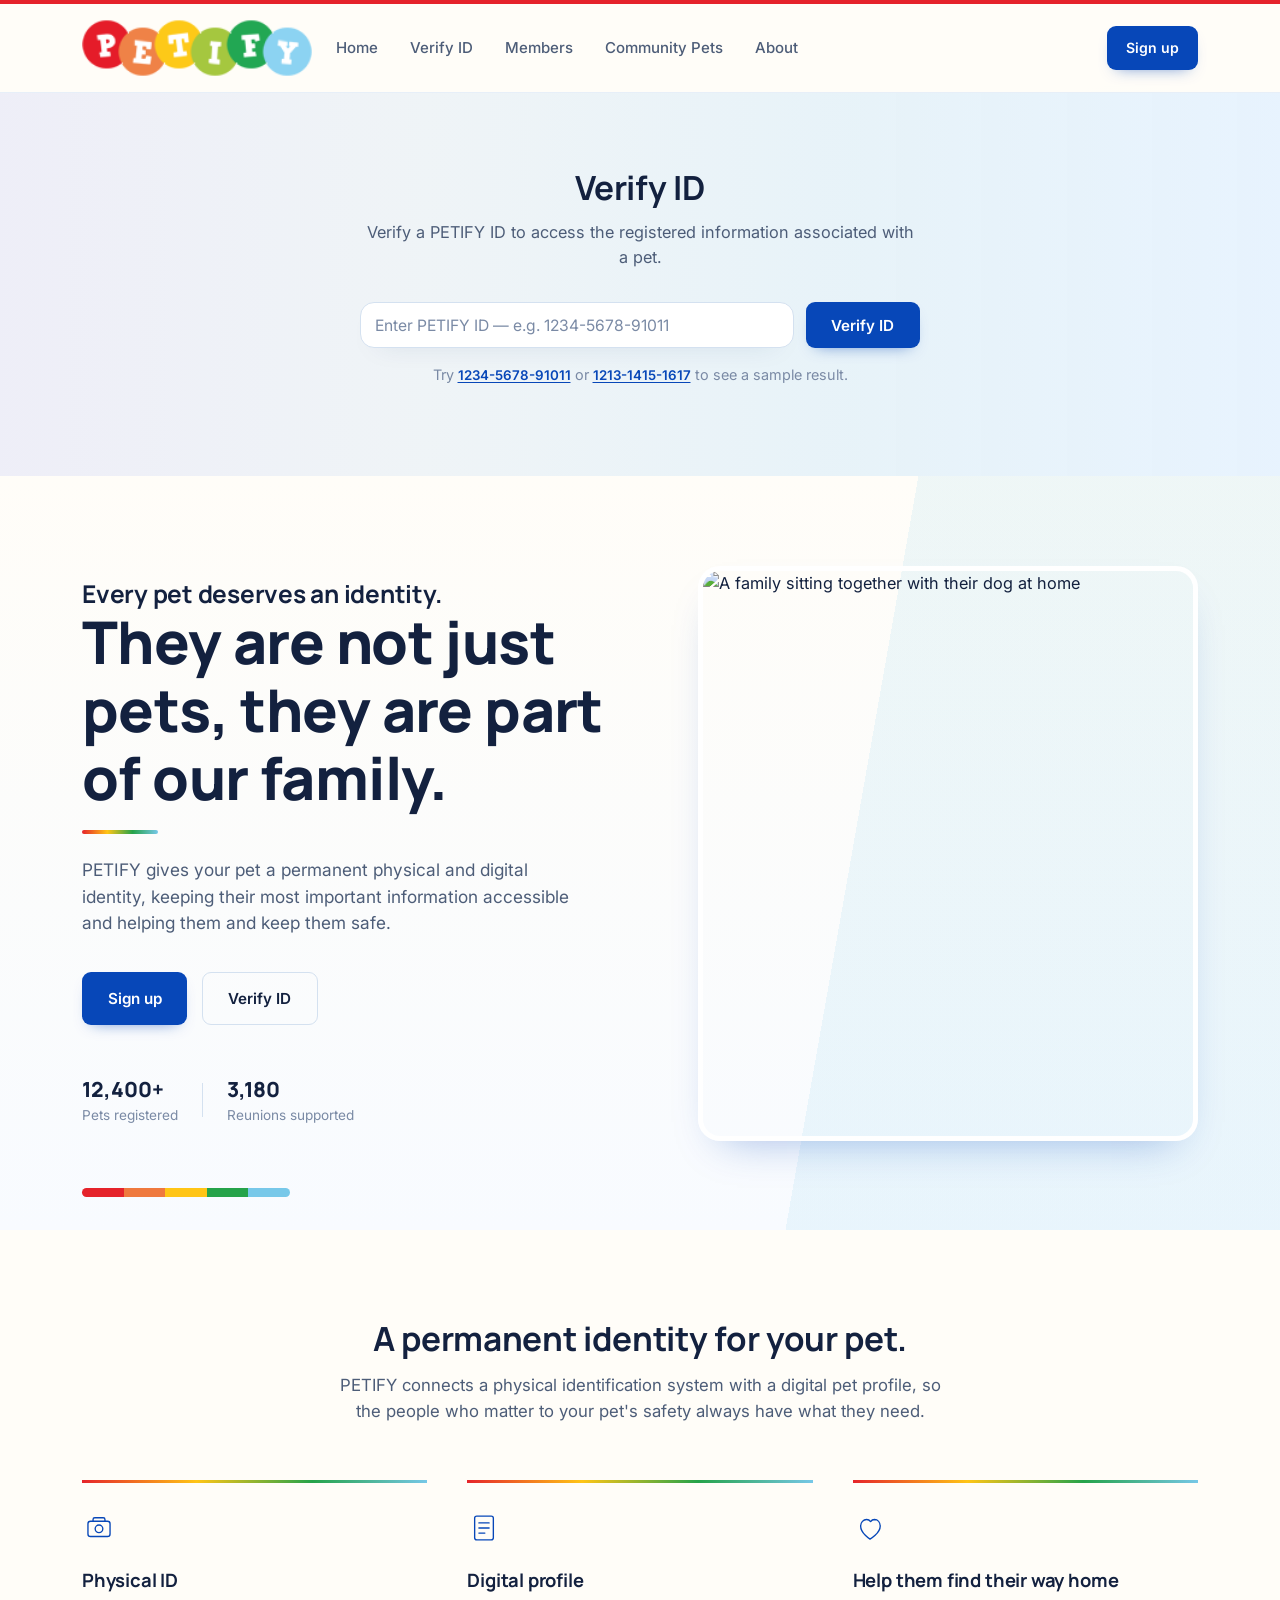
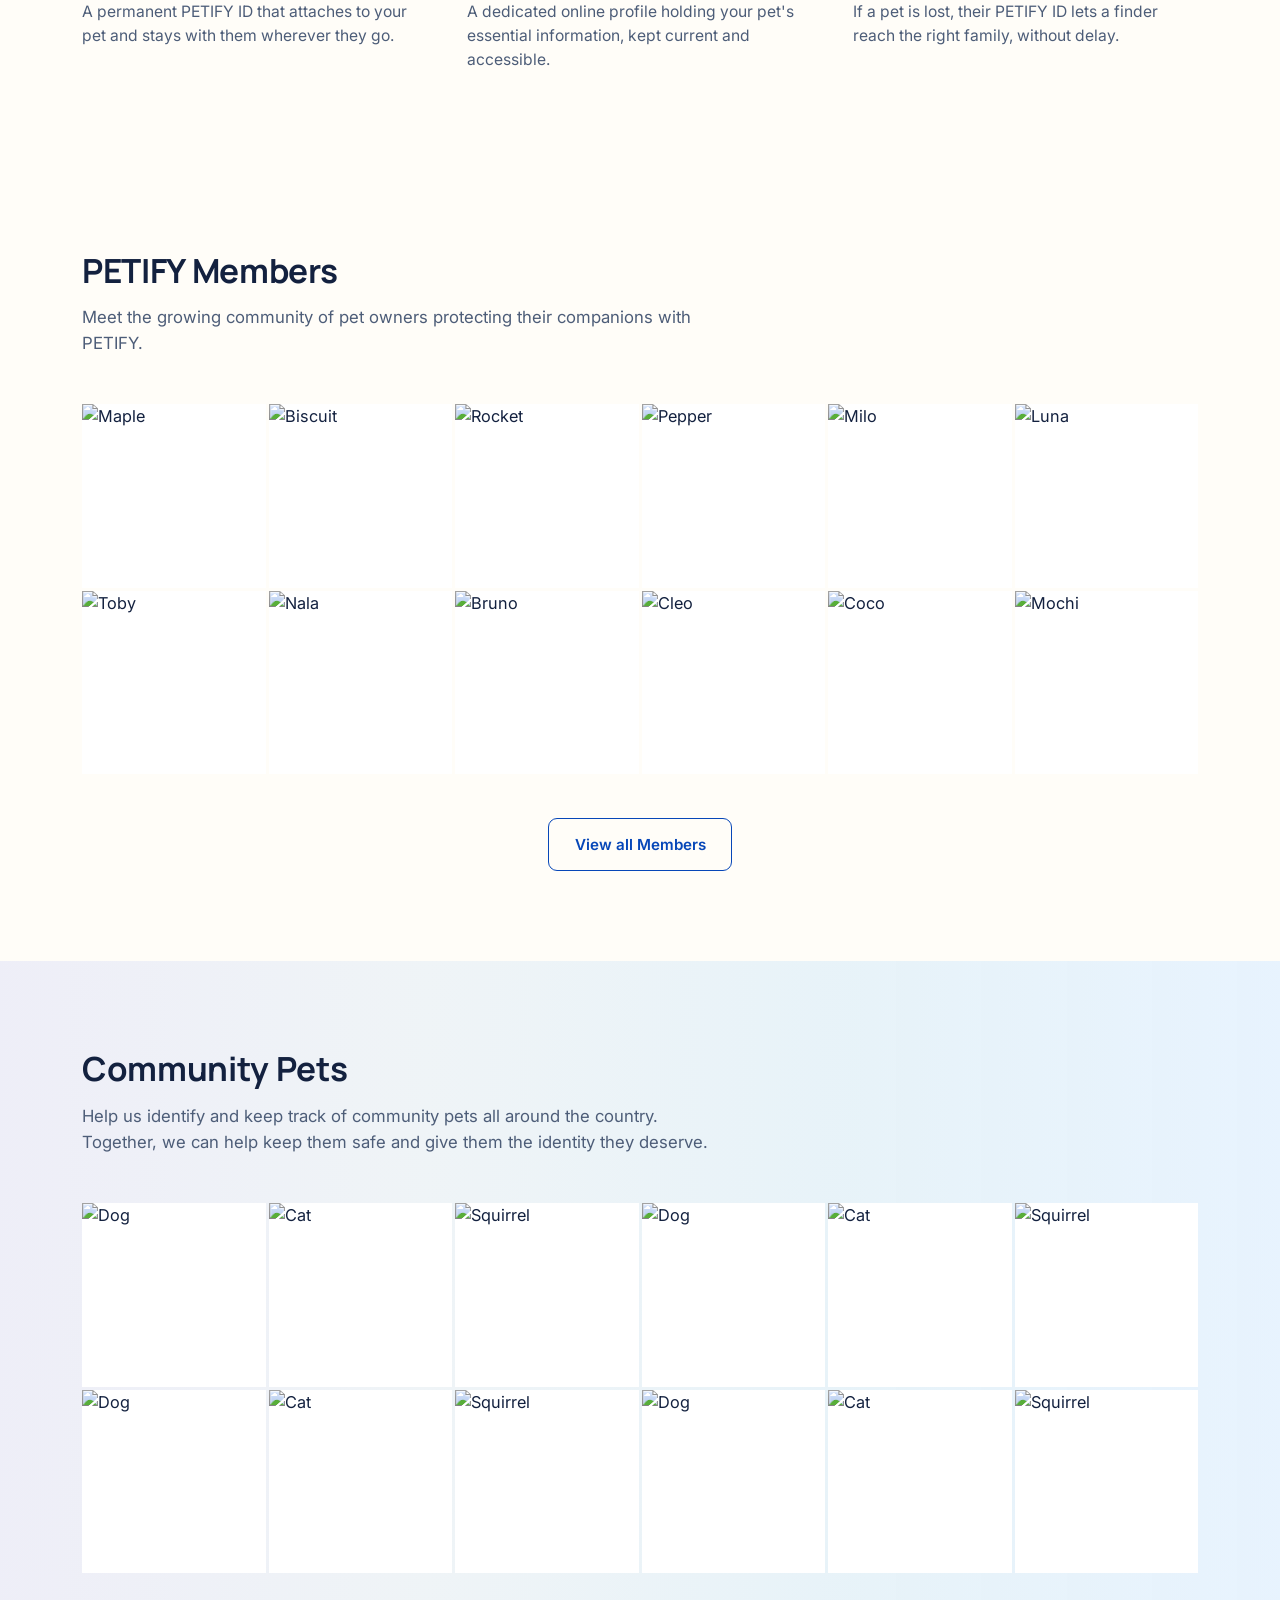
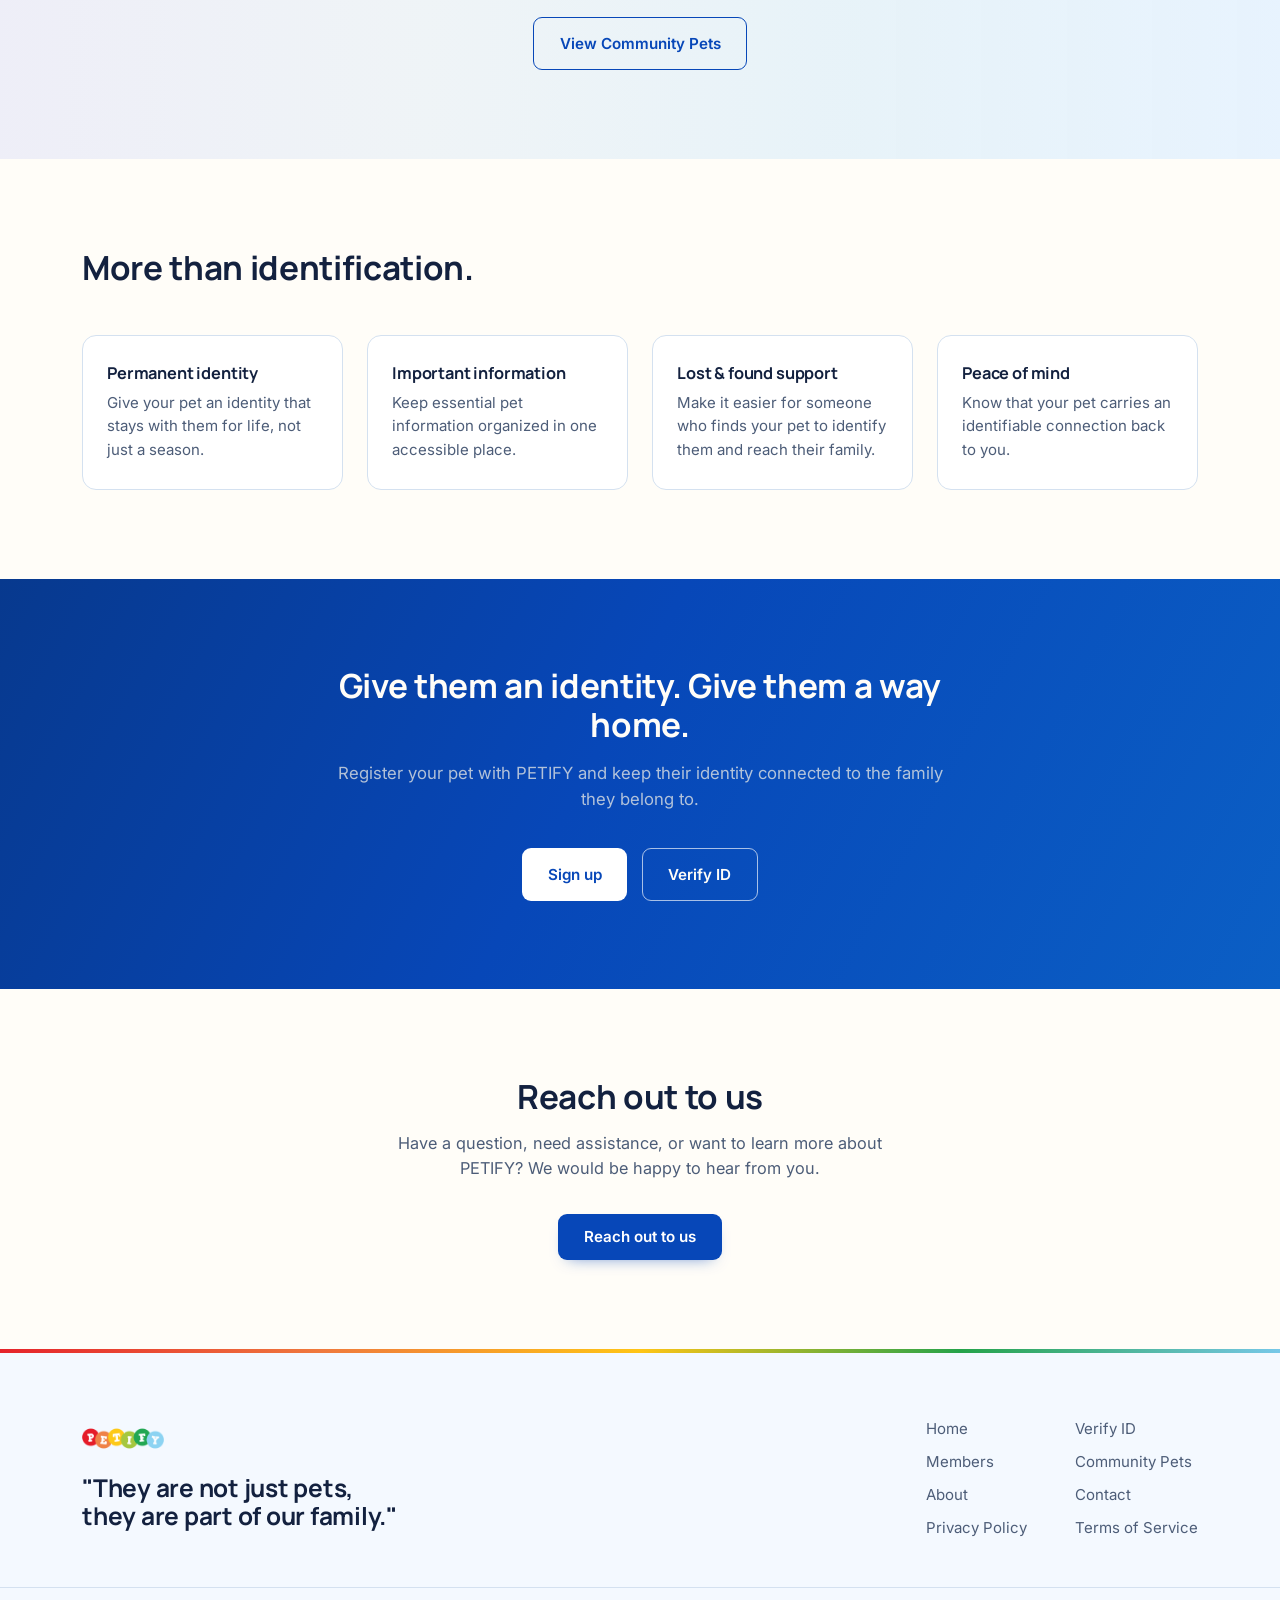
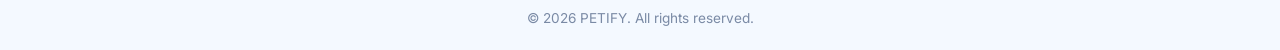
==== commit 1720c95c: "Update" ====
--- a/index.html
+++ b/index.html
@@ -8,7 +8,7 @@
 <link rel="preconnect" href="https://fonts.googleapis.com">
 <link rel="preconnect" href="https://fonts.gstatic.com" crossorigin>
 <link href="https://fonts.googleapis.com/css2?family=Manrope:wght@500;600;700;800&family=Inter:wght@400;500;600&display=swap" rel="stylesheet">
-<link rel="stylesheet" href="styles.css">
+<link rel="stylesheet" href="assets/css/styles.css">
 </head>
 <body>
 
@@ -28,10 +28,10 @@
     </a>
 
     <nav class="nav__links" aria-label="Primary">
-      <a href="#top">Home</a>
-      <a href="#verify">Verify PETIFY ID</a>
-      <a href="#community">Users</a>
-      <a href="#stray-cats">Stray</a>
+      <a href="#top" onclick="window.scrollTo({ top: 0, behavior: 'smooth' }); return false;">Home</a>
+      <a href="#verify">Verify ID</a>
+      <a href="#Members">Members</a>
+      <a href="#Community-Pets">Community Pets</a>
       <a href="#why">About</a>
     </nav>
 
@@ -44,27 +44,47 @@
   </div>
 
   <div class="mobile-menu" id="mobileMenu">
-    <a href="#top">Home</a>
-    <a href="#verify">Verify PETIFY ID</a>
-    <a href="#community">Users</a>
-    <a href="#stray-cats">Stray</a>
+    <a href="#top" onclick="window.scrollTo({ top: 0, behavior: 'smooth' }); return false;">Home</a>
+    <a href="#verify">Verify ID</a>
+    <a href="#community">Members</a>
+    <a href="#Community-Pets">Community Pets</a>
     <a href="#why">About</a>
     <button class="btn btn--primary" data-open-modal="signup">Sign up</button>
   </div>
 </header>
 
 <main>
+  <!-- ============ VERIFY PANEL ============ -->
+  <section class="section section--tint" id="verify">
+    <div class="section__inner verify">
+      <div class="verify__head">
+        <h2>Verify ID</h2>
+        <p>Verify a PETIFY ID to access the registered information associated with a pet.</p>
+      </div>
+
+      <form class="verify__form" id="verifyForm" autocomplete="off">
+        <label for="petifyIdInput" class="sr-only">Enter PETIFY ID</label>
+        <input type="text" id="petifyIdInput" name="petifyId" placeholder="Enter PETIFY ID — e.g. 1234-5678-91011" />
+        <button type="submit" class="btn btn--primary">Verify ID</button>
+      </form>
+      <p class="verify__hint" id="verifyHint">Try <button type="button" class="link-btn" data-fill-id="1234-5678-91011">1234-5678-91011</button> or <button type="button" class="link-btn" data-fill-id="1213-1415-1617">1213-1415-1617</button> to see a sample result.</p>
+
+      <div class="verify__result" id="verifyResult" hidden>
+        <!-- populated by script.js -->
+      </div>
+    </div>
+  </section>
 
   <!-- ============ HERO ============ -->
   <section class="hero">
     <div class="hero__inner">
       <div class="hero__copy">
-        <p class="hero__tag">Every pet deserves an identity.</p>
+        <h2>Every pet deserves an identity.</h2>
         <h1 class="hero__headline">They are not just pets, they are part of our family.</h1>
-        <p class="hero__sub">PETIFY gives your pet a permanent physical and digital identity, keeping their most important information accessible and helping them find their way home.</p>
+        <p class="hero__sub">PETIFY gives your pet a permanent physical and digital identity, keeping their most important information accessible and helping them and keep them safe.</p>
         <div class="hero__actions">
           <button class="btn btn--primary" data-open-modal="signup">Sign up</button>
-          <a href="#verify" class="btn btn--ghost">Verify PETIFY ID</a>
+          <a href="#verify" class="btn btn--ghost">Verify ID</a>
         </div>
         <div class="hero__trust">
           <div class="hero__trust-item">
@@ -86,7 +106,7 @@
         <div class="hero__id-card">
           <div class="hero__id-card-top">
             <span class="hero__id-card-status">Active</span>
-            <span class="hero__id-card-num">PTF-482913</span>
+            <span class="hero__id-card-num">1234-5678-91011</span>
           </div>
           <p class="hero__id-card-name">Maple</p>
           <p class="hero__id-card-meta">Golden Retriever · 3 yrs</p>
@@ -133,33 +153,11 @@
       </div>
     </div>
   </section>
-
-  <!-- ============ VERIFY PANEL ============ -->
-  <section class="section section--tint" id="verify">
-    <div class="section__inner verify">
-      <div class="verify__head">
-        <h2>Verify PETIFY ID</h2>
-        <p>Verify a PETIFY ID to access the registered information associated with a pet.</p>
-      </div>
-
-      <form class="verify__form" id="verifyForm" autocomplete="off">
-        <label for="petifyIdInput" class="sr-only">Enter PETIFY ID</label>
-        <input type="text" id="petifyIdInput" name="petifyId" placeholder="Enter PETIFY ID — e.g. PTF-482913" />
-        <button type="submit" class="btn btn--primary">Verify ID</button>
-      </form>
-      <p class="verify__hint" id="verifyHint">Try <button type="button" class="link-btn" data-fill-id="PTF-482913">PTF-482913</button> or <button type="button" class="link-btn" data-fill-id="PTF-119042">PTF-119042</button> to see a sample result.</p>
-
-      <div class="verify__result" id="verifyResult" hidden>
-        <!-- populated by script.js -->
-      </div>
-    </div>
-  </section>
-
-  <!-- ============ COMMUNITY ============ -->
-  <section class="section" id="community">
+  <!-- ============ MEMBERS ============ -->
+  <section class="section" id="Members">
     <div class="section__inner">
       <div class="section__head">
-        <h2>PETIFY community</h2>
+        <h2>PETIFY Members</h2>
         <p>Meet the growing community of pet owners protecting their companions with PETIFY.</p>
       </div>
 
@@ -168,17 +166,17 @@
       </div>
 
       <div class="section__cta-row">
-        <button class="btn btn--outline">View all users</button>
+        <a href="PETIFY-Members.html" class="btn btn--outline">View all Members</a>
       </div>
     </div>
   </section>
 
   <!-- ============ STRAY ============ -->
-  <section class="section section--tint" id="stray-cats">
+  <section class="section section--tint" id="Community-Pets">
     <div class="section__inner">
       <div class="section__head">
-        <h2>Stray</h2>
-        <p>Explore a friendly mix of dogs, cats, and small wildlife from the PETIFY community.</p>
+        <h2>Community Pets</h2>
+        <p>Help us identify and keep track of community pets all around the country. Together, we can help keep them safe and give them the identity they deserve.</p>
       </div>
 
       <div class="card-grid card-grid--cats" id="catsGrid">
@@ -186,7 +184,7 @@
       </div>
 
       <div class="section__cta-row">
-        <button class="btn btn--outline">View stray</button>
+        <a href="Community-Pets.html" class="btn btn--outline">View Community Pets</a>
       </div>
     </div>
   </section>
@@ -226,7 +224,7 @@
       <p>Register your pet with PETIFY and keep their identity connected to the family they belong to.</p>
       <div class="cta__actions">
         <button class="btn btn--on-dark" data-open-modal="signup">Sign up</button>
-        <a href="#verify" class="btn btn--ghost-on-dark">Verify PETIFY ID</a>
+        <a href="#verify" class="btn btn--ghost-on-dark">Verify ID</a>
       </div>
     </div>
   </section>
@@ -247,14 +245,14 @@
   <div class="footer__inner">
     <div class="footer__brand">
       <span class="nav__word footer__word">PETIFY</span>
-      <p>"They are not just pets, they are part of our family."</p>
+      <h2>"They are not just pets, they are part of our family."</h2>
     </div>
 
     <nav class="footer__links" aria-label="Footer">
-      <a href="#top">Home</a>
-      <a href="#verify">Verify PETIFY ID</a>
-      <a href="#community">Users</a>
-      <a href="#stray-cats">Stray</a>
+      <a href="#top" onclick="window.scrollTo({ top: 0, behavior: 'smooth' }); return false;">Home</a>
+      <a href="#verify">Verify ID</a>
+      <a href="#community">Members</a>
+      <a href="#Community-Pets">Community Pets</a>
       <a href="#why">About</a>
       <a href="#contact">Contact</a>
       <a href="#">Privacy Policy</a>
@@ -312,6 +310,6 @@
 
 <div class="toast" id="toast" role="status" aria-live="polite"></div>
 
-<script src="script.js"></script>
+<script src="assets/js/script.js"></script>
 </body>
 </html>
--- a/assets/css/styles.css
+++ b/assets/css/styles.css
@@ -0,0 +1,1455 @@
+/* =========================================================
+   PETIFY — Design tokens
+   ========================================================= */
+:root {
+  /* Color */
+  --bg:            #FAF8F3;
+  --bg-tint:       #F1ECE0;
+  --surface:       #FFFFFF;
+  --ink:           #1C2430;
+  --ink-soft:      #56606C;
+  --ink-faint:     #8B93A0;
+  --accent:        #2F6B5E;
+  --accent-dark:   #1F4E44;
+  --accent-tint:   #E4EEEA;
+  --border:        #E3DCCC;
+  --border-soft:   #ECE7DA;
+  --on-dark:       #F4F1E8;
+
+  /* Type */
+  --font-display: 'Manrope', sans-serif;
+  --font-body: 'Inter', sans-serif;
+
+  /* Scale (major third-ish, tuned) */
+  --fs-hero:  clamp(2.4rem, 4.6vw, 3.9rem);
+  --fs-h2:    clamp(1.8rem, 2.6vw, 2.5rem);
+  --fs-h3:    1.15rem;
+  --fs-body:  1.02rem;
+  --fs-small: 0.9rem;
+
+  /* Layout */
+  --container: 1180px;
+  --radius-sm: 6px;
+  --radius-md: 10px;
+  --radius-lg: 16px;
+  --shadow-card: 0 1px 2px rgba(28, 36, 48, 0.04), 0 8px 24px -12px rgba(28, 36, 48, 0.10);
+
+  --ease: cubic-bezier(0.4, 0, 0.2, 1);
+}
+
+/* =========================================================
+   Reset
+   ========================================================= */
+*, *::before, *::after { box-sizing: border-box; }
+* { margin: 0; padding: 0; }
+
+html {
+  scroll-behavior: smooth;
+  -webkit-font-smoothing: antialiased;
+}
+
+@media (prefers-reduced-motion: reduce) {
+  html { scroll-behavior: auto; }
+  *, *::before, *::after {
+    animation-duration: 0.01ms !important;
+    animation-iteration-count: 1 !important;
+    transition-duration: 0.01ms !important;
+  }
+}
+
+body {
+  font-family: var(--font-body);
+  font-size: var(--fs-body);
+  color: var(--ink);
+  background: var(--bg);
+  line-height: 1.55;
+}
+
+img { max-width: 100%; display: block; }
+
+a { color: inherit; text-decoration: none; }
+
+ul, ol { list-style: none; }
+
+button {
+  font-family: inherit;
+  cursor: pointer;
+  border: none;
+  background: none;
+  color: inherit;
+}
+
+input, textarea {
+  font-family: inherit;
+  font-size: 0.98rem;
+}
+
+h1, h2, h3 {
+  font-family: var(--font-display);
+  color: var(--ink);
+  line-height: 1.15;
+  letter-spacing: -0.01em;
+}
+
+.sr-only {
+  position: absolute;
+  width: 1px; height: 1px;
+  overflow: hidden;
+  clip: rect(0 0 0 0);
+  white-space: nowrap;
+}
+
+:focus-visible {
+  outline: 2px solid var(--accent);
+  outline-offset: 3px;
+  border-radius: 4px;
+}
+
+/* =========================================================
+   Layout helpers
+   ========================================================= */
+.section { padding: 6.5rem 0; }
+.section--tint { background: var(--bg-tint); }
+.section__inner {
+  max-width: var(--container);
+  margin: 0 auto;
+  padding: 0 2rem;
+}
+
+.section__head {
+  max-width: 640px;
+  margin-bottom: 3rem;
+}
+.section__head h2 { font-size: var(--fs-h2); margin-bottom: 0.9rem; }
+.section__head p { color: var(--ink-soft); font-size: 1.05rem; }
+
+.section__cta-row {
+  margin-top: 2.75rem;
+  display: flex;
+  justify-content: center;
+}
+
+/* =========================================================
+   Buttons
+   ========================================================= */
+.btn {
+  display: inline-flex;
+  align-items: center;
+  justify-content: center;
+  gap: 0.5rem;
+  padding: 0.85rem 1.6rem;
+  font-size: 0.95rem;
+  font-weight: 600;
+  border-radius: var(--radius-sm);
+  transition: transform 0.18s var(--ease), background 0.18s var(--ease), border-color 0.18s var(--ease), color 0.18s var(--ease);
+  white-space: nowrap;
+}
+.btn--sm { padding: 0.62rem 1.2rem; font-size: 0.88rem; }
+.btn--full { width: 100%; }
+
+.btn--primary {
+  background: var(--accent);
+  color: #fff;
+}
+.btn--primary:hover { background: var(--accent-dark); }
+
+.btn--ghost {
+  background: transparent;
+  color: var(--ink);
+  border: 1px solid var(--border);
+}
+.btn--ghost:hover { border-color: var(--ink); }
+
+.btn--outline {
+  background: transparent;
+  color: var(--accent-dark);
+  border: 1px solid var(--accent);
+}
+.btn--outline:hover { background: var(--accent-tint); }
+
+.btn--on-dark {
+  background: var(--on-dark);
+  color: var(--accent-dark);
+}
+.btn--on-dark:hover { background: #fff; }
+
+.btn--ghost-on-dark {
+  background: transparent;
+  color: var(--on-dark);
+  border: 1px solid rgba(244, 241, 232, 0.4);
+}
+.btn--ghost-on-dark:hover { border-color: var(--on-dark); }
+
+.link-btn {
+  color: var(--accent-dark);
+  font-weight: 600;
+  text-decoration: underline;
+  text-underline-offset: 2px;
+}
+
+/* =========================================================
+   Navigation
+   ========================================================= */
+.nav {
+  position: sticky;
+  top: 0;
+  z-index: 40;
+  background: rgba(250, 248, 243, 0.86);
+  backdrop-filter: blur(10px);
+  border-bottom: 1px solid var(--border-soft);
+}
+.nav__inner {
+  max-width: var(--container);
+  margin: 0 auto;
+  padding: 1rem 2rem;
+  display: flex;
+  align-items: center;
+  justify-content: space-between;
+  gap: 1.5rem;
+}
+.nav__logo {
+  display: flex;
+  align-items: center;
+  gap: 0.5rem;
+}
+.nav__mark { color: var(--accent); display: flex; }
+.nav__word {
+  font-family: var(--font-display);
+  font-weight: 800;
+  font-size: 1.2rem;
+  letter-spacing: -0.01em;
+  color: var(--ink);
+}
+
+.nav__links {
+  display: flex;
+  gap: 2rem;
+}
+.nav__links a {
+  font-size: 0.94rem;
+  font-weight: 500;
+  color: var(--ink-soft);
+  transition: color 0.15s var(--ease);
+}
+.nav__links a:hover { color: var(--ink); }
+
+.nav__actions { display: flex; align-items: center; gap: 0.75rem; }
+
+.nav__burger {
+  display: none;
+  flex-direction: column;
+  justify-content: center;
+  gap: 4px;
+  width: 34px;
+  height: 34px;
+}
+.nav__burger span {
+  display: block;
+  height: 2px;
+  background: var(--ink);
+  border-radius: 2px;
+  transition: transform 0.2s var(--ease), opacity 0.2s var(--ease);
+}
+.nav__burger[aria-expanded="true"] span:nth-child(1) { transform: translateY(6px) rotate(45deg); }
+.nav__burger[aria-expanded="true"] span:nth-child(2) { opacity: 0; }
+.nav__burger[aria-expanded="true"] span:nth-child(3) { transform: translateY(-6px) rotate(-45deg); }
+
+.mobile-menu {
+  display: none;
+  flex-direction: column;
+  gap: 0.25rem;
+  padding: 0 2rem 1.5rem;
+}
+.mobile-menu a {
+  padding: 0.7rem 0;
+  font-weight: 500;
+  color: var(--ink-soft);
+  border-bottom: 1px solid var(--border-soft);
+}
+.mobile-menu .btn { margin-top: 1rem; }
+.mobile-menu.is-open { display: flex; }
+
+/* =========================================================
+   Hero
+   ========================================================= */
+.hero {
+  padding: 5rem 0 6rem;
+  overflow: hidden;
+}
+.hero__inner {
+  max-width: var(--container);
+  margin: 0 auto;
+  padding: 0 2rem;
+  display: grid;
+  grid-template-columns: 1.05fr 0.95fr;
+  gap: 4rem;
+  align-items: center;
+}
+
+.hero__tag {
+  font-family: var(--font-display);
+  font-size: 0.86rem;
+  font-weight: 700;
+  color: var(--accent-dark);
+  margin-bottom: 1.25rem;
+  max-width: 30ch;
+}
+
+.hero__headline {
+  font-size: var(--fs-hero);
+  font-weight: 800;
+  margin-bottom: 1.4rem;
+  max-width: 14ch;
+}
+
+.hero__sub {
+  color: var(--ink-soft);
+  font-size: 1.08rem;
+  max-width: 46ch;
+  margin-bottom: 2.2rem;
+}
+
+.hero__actions {
+  display: flex;
+  gap: 0.9rem;
+  flex-wrap: wrap;
+  margin-bottom: 3rem;
+}
+
+.hero__trust {
+  display: flex;
+  align-items: center;
+  gap: 1.5rem;
+}
+.hero__trust-item { display: flex; flex-direction: column; }
+.hero__trust-item strong {
+  font-family: var(--font-display);
+  font-size: 1.3rem;
+  font-weight: 800;
+}
+.hero__trust-item span { font-size: 0.85rem; color: var(--ink-faint); }
+.hero__trust-divider {
+  width: 1px;
+  height: 34px;
+  background: var(--border);
+}
+
+.hero__visual {
+  position: relative;
+}
+.hero__photo {
+  border-radius: var(--radius-lg);
+  overflow: hidden;
+  aspect-ratio: 4 / 4.6;
+  box-shadow: var(--shadow-card);
+}
+.hero__photo img {
+  width: 100%;
+  height: 100%;
+  object-fit: cover;
+}
+
+.hero__id-card {
+  position: absolute;
+  left: -1.75rem;
+  bottom: -1.75rem;
+  background: var(--surface);
+  border: 1px solid var(--border);
+  border-radius: var(--radius-md);
+  padding: 1.1rem 1.3rem;
+  box-shadow: var(--shadow-card);
+  width: 210px;
+}
+.hero__id-card-top {
+  display: flex;
+  align-items: center;
+  justify-content: space-between;
+  margin-bottom: 0.6rem;
+}
+.hero__id-card-status {
+  font-size: 0.72rem;
+  font-weight: 700;
+  color: var(--accent-dark);
+  background: var(--accent-tint);
+  padding: 0.2rem 0.55rem;
+  border-radius: 20px;
+}
+.hero__id-card-num {
+  font-size: 0.72rem;
+  color: var(--ink-faint);
+  font-variant-numeric: tabular-nums;
+}
+.hero__id-card-name {
+  font-family: var(--font-display);
+  font-weight: 800;
+  font-size: 1.15rem;
+}
+.hero__id-card-meta {
+  font-size: 0.85rem;
+  color: var(--ink-soft);
+}
+
+/* =========================================================
+   About / features
+   ========================================================= */
+.about__head {
+  max-width: 620px;
+  margin: 0 auto 3.5rem;
+  text-align: center;
+}
+.about__head h2 { font-size: var(--fs-h2); margin-bottom: 0.9rem; }
+.about__head p { color: var(--ink-soft); font-size: 1.05rem; }
+
+.about__grid {
+  display: grid;
+  grid-template-columns: repeat(3, 1fr);
+  gap: 2.5rem;
+}
+.feature {
+  text-align: left;
+  padding-top: 0.25rem;
+  border-top: 1px solid var(--border);
+  padding-top: 1.75rem;
+}
+.feature__icon {
+  width: 34px;
+  height: 34px;
+  color: var(--accent);
+  margin-bottom: 1.1rem;
+}
+.feature h3 {
+  font-size: var(--fs-h3);
+  margin-bottom: 0.5rem;
+}
+.feature p {
+  color: var(--ink-soft);
+  font-size: 0.98rem;
+}
+
+/* =========================================================
+   Verify panel
+   ========================================================= */
+.verify__head { max-width: 560px; margin: 0 auto 2rem; text-align: center; }
+.verify__head h2 { font-size: var(--fs-h2); margin-bottom: 0.8rem; }
+.verify__head p { color: var(--ink-soft); }
+
+.verify__form {
+  max-width: 560px;
+  margin: 0 auto;
+  display: flex;
+  gap: 0.75rem;
+  background: var(--surface);
+  border: 1px solid var(--border);
+  border-radius: var(--radius-md);
+  padding: 0.5rem;
+  box-shadow: var(--shadow-card);
+}
+.verify__form input {
+  flex: 1;
+  border: none;
+  background: transparent;
+  padding: 0.75rem 0.9rem;
+  color: var(--ink);
+}
+.verify__form input:focus { outline: none; }
+.verify__form input::placeholder { color: var(--ink-faint); }
+
+.verify__hint {
+  text-align: center;
+  font-size: 0.9rem;
+  color: var(--ink-faint);
+  margin-top: 1rem;
+}
+
+.verify__result {
+  max-width: 560px;
+  margin: 2.5rem auto 0;
+  background: var(--surface);
+  border: 1px solid var(--border);
+  border-radius: var(--radius-lg);
+  padding: 1.75rem;
+  box-shadow: var(--shadow-card);
+}
+.verify__result.is-error {
+  border-color: #D8B4A0;
+  background: #FBF3EE;
+}
+.verify-card__top {
+  display: flex;
+  align-items: center;
+  gap: 1rem;
+  margin-bottom: 1.4rem;
+}
+.verify-card__photo {
+  width: 64px; height: 64px;
+  border-radius: 50%;
+  object-fit: cover;
+  border: 1px solid var(--border);
+}
+.verify-card__name {
+  font-family: var(--font-display);
+  font-weight: 800;
+  font-size: 1.2rem;
+}
+.verify-card__badge {
+  display: inline-flex;
+  align-items: center;
+  gap: 0.35rem;
+  font-size: 0.82rem;
+  font-weight: 700;
+  color: var(--accent-dark);
+  margin-top: 0.15rem;
+}
+.verify-card__grid {
+  display: grid;
+  grid-template-columns: repeat(2, 1fr);
+  gap: 0.9rem 1.5rem;
+  border-top: 1px solid var(--border-soft);
+  padding-top: 1.25rem;
+}
+.verify-card__grid dt {
+  font-size: 0.78rem;
+  color: var(--ink-faint);
+  margin-bottom: 0.15rem;
+}
+.verify-card__grid dd {
+  font-size: 0.96rem;
+  font-weight: 600;
+}
+.verify__error-title {
+  font-weight: 700;
+  margin-bottom: 0.35rem;
+}
+.verify__error-text { color: var(--ink-soft); font-size: 0.95rem; }
+
+/* =========================================================
+   Card grids (community + stray cats)
+   ========================================================= */
+.card-grid {
+  display: grid;
+  grid-template-columns: repeat(4, 1fr);
+  gap: 1.5rem;
+}
+.p-card {
+  background: var(--surface);
+  border: 1px solid var(--border);
+  border-radius: var(--radius-md);
+  overflow: hidden;
+  transition: transform 0.18s var(--ease), box-shadow 0.18s var(--ease);
+}
+.p-card:hover {
+  transform: translateY(-3px);
+  box-shadow: var(--shadow-card);
+}
+.p-card__img {
+  aspect-ratio: 1 / 1;
+  overflow: hidden;
+}
+.p-card__img img { width: 100%; height: 100%; object-fit: cover; }
+.p-card__body { padding: 1rem 1.1rem 1.15rem; }
+.p-card__name-row {
+  display: flex;
+  align-items: baseline;
+  justify-content: space-between;
+  margin-bottom: 0.15rem;
+}
+.p-card__name { font-weight: 700; font-size: 1rem; }
+.p-card__id { font-size: 0.75rem; color: var(--ink-faint); font-variant-numeric: tabular-nums; }
+.p-card__meta { font-size: 0.86rem; color: var(--ink-soft); margin-bottom: 0.55rem; }
+.p-card__status {
+  display: inline-block;
+  font-size: 0.74rem;
+  font-weight: 700;
+  padding: 0.18rem 0.55rem;
+  border-radius: 20px;
+  background: var(--accent-tint);
+  color: var(--accent-dark);
+}
+.p-card__status--found { background: #F0EAE0; color: #7A6A4A; }
+
+/* =========================================================
+   Why cards
+   ========================================================= */
+.why-grid {
+  display: grid;
+  grid-template-columns: repeat(4, 1fr);
+  gap: 1.5rem;
+}
+.why-card {
+  background: var(--surface);
+  border: 1px solid var(--border);
+  border-radius: var(--radius-md);
+  padding: 1.75rem 1.5rem;
+}
+.why-card h3 { font-size: 1.02rem; margin-bottom: 0.5rem; }
+.why-card p { color: var(--ink-soft); font-size: 0.94rem; }
+
+/* =========================================================
+   Steps
+   ========================================================= */
+.steps {
+  display: grid;
+  grid-template-columns: repeat(3, 1fr);
+  gap: 3rem;
+  position: relative;
+}
+.steps::before {
+  content: "";
+  position: absolute;
+  top: 0.85rem;
+  left: 8%;
+  right: 8%;
+  height: 1px;
+  background: var(--border);
+}
+.steps__item { position: relative; }
+.steps__num {
+  display: inline-block;
+  font-family: var(--font-display);
+  font-weight: 800;
+  font-size: 0.85rem;
+  color: var(--accent-dark);
+  background: var(--bg-tint);
+  border: 1px solid var(--border);
+  width: 34px; height: 34px;
+  border-radius: 50%;
+  text-align: center;
+  line-height: 32px;
+  margin-bottom: 1.2rem;
+  position: relative;
+  z-index: 1;
+}
+.section--tint .steps__num { background: var(--surface); }
+.steps__item h3 { font-size: var(--fs-h3); margin-bottom: 0.5rem; }
+.steps__item p { color: var(--ink-soft); font-size: 0.96rem; max-width: 34ch; }
+
+/* =========================================================
+   CTA band
+   ========================================================= */
+.cta {
+  background: var(--ink);
+  padding: 5.5rem 0;
+}
+.cta__inner {
+  max-width: 680px;
+  margin: 0 auto;
+  padding: 0 2rem;
+  text-align: center;
+}
+.cta__inner h2 {
+  color: var(--on-dark);
+  font-size: var(--fs-h2);
+  margin-bottom: 1rem;
+}
+.cta__inner p {
+  color: rgba(244, 241, 232, 0.72);
+  font-size: 1.05rem;
+  margin-bottom: 2.25rem;
+}
+.cta__actions {
+  display: flex;
+  gap: 0.9rem;
+  justify-content: center;
+  flex-wrap: wrap;
+}
+
+/* =========================================================
+   Contact
+   ========================================================= */
+.contact {
+  max-width: 560px;
+  text-align: center;
+  margin: 0 auto;
+}
+.contact h2 { font-size: var(--fs-h2); margin-bottom: 0.9rem; }
+.contact p { color: var(--ink-soft); margin-bottom: 2rem; }
+
+/* =========================================================
+   Footer
+   ========================================================= */
+.footer {
+  background: var(--bg-tint);
+  border-top: 1px solid var(--border);
+  padding-top: 4rem;
+}
+.footer__inner {
+  max-width: var(--container);
+  margin: 0 auto;
+  padding: 0 2rem;
+  display: flex;
+  justify-content: space-between;
+  gap: 3rem;
+  flex-wrap: wrap;
+  padding-bottom: 3rem;
+}
+.footer__brand { max-width: 320px; }
+.footer__word { display: block; margin-bottom: 0.75rem; }
+.footer__brand p { color: var(--ink-soft); font-size: 0.95rem; }
+
+.footer__links {
+  display: grid;
+  grid-template-columns: repeat(2, auto);
+  gap: 0.6rem 3rem;
+}
+.footer__links a {
+  font-size: 0.94rem;
+  color: var(--ink-soft);
+  transition: color 0.15s var(--ease);
+}
+.footer__links a:hover { color: var(--ink); }
+
+.footer__bottom {
+  border-top: 1px solid var(--border);
+  padding: 1.25rem 2rem;
+  text-align: center;
+}
+.footer__bottom p {
+  font-size: 0.85rem;
+  color: var(--ink-faint);
+}
+
+/* =========================================================
+   Modals
+   ========================================================= */
+.modal-overlay {
+  position: fixed;
+  inset: 0;
+  background: rgba(28, 36, 48, 0.5);
+  display: none;
+  align-items: center;
+  justify-content: center;
+  padding: 1.5rem;
+  z-index: 100;
+}
+.modal-overlay.is-open { display: flex; }
+
+.modal {
+  background: var(--surface);
+  border-radius: var(--radius-lg);
+  padding: 2.25rem;
+  max-width: 420px;
+  width: 100%;
+  position: relative;
+  box-shadow: 0 24px 60px -20px rgba(28, 36, 48, 0.4);
+}
+.modal[hidden] { display: none; }
+.modal h3 {
+  font-size: 1.3rem;
+  margin-bottom: 0.5rem;
+}
+.modal > p {
+  color: var(--ink-soft);
+  font-size: 0.95rem;
+  margin-bottom: 1.5rem;
+}
+.modal__close {
+  position: absolute;
+  top: 1rem;
+  right: 1rem;
+  font-size: 1.5rem;
+  line-height: 1;
+  color: var(--ink-faint);
+  width: 32px;
+  height: 32px;
+  border-radius: 50%;
+  transition: background 0.15s var(--ease), color 0.15s var(--ease);
+}
+.modal__close:hover { background: var(--bg-tint); color: var(--ink); }
+
+.modal__form { display: flex; flex-direction: column; gap: 1rem; }
+.modal__form label {
+  display: flex;
+  flex-direction: column;
+  gap: 0.4rem;
+  font-size: 0.86rem;
+  font-weight: 600;
+  color: var(--ink-soft);
+}
+.modal__form input,
+.modal__form textarea {
+  border: 1px solid var(--border);
+  border-radius: var(--radius-sm);
+  padding: 0.7rem 0.85rem;
+  color: var(--ink);
+  resize: vertical;
+}
+.modal__form input:focus,
+.modal__form textarea:focus {
+  outline: none;
+  border-color: var(--accent);
+}
+.modal__form button { margin-top: 0.4rem; }
+
+/* =========================================================
+   Toast
+   ========================================================= */
+.toast {
+  position: fixed;
+  bottom: 1.5rem;
+  left: 50%;
+  transform: translateX(-50%) translateY(20px);
+  background: var(--ink);
+  color: var(--on-dark);
+  padding: 0.85rem 1.4rem;
+  border-radius: var(--radius-sm);
+  font-size: 0.92rem;
+  font-weight: 600;
+  opacity: 0;
+  pointer-events: none;
+  transition: opacity 0.25s var(--ease), transform 0.25s var(--ease);
+  z-index: 200;
+}
+.toast.is-visible {
+  opacity: 1;
+  transform: translateX(-50%) translateY(0);
+}
+
+/* =========================================================
+   Responsive
+   ========================================================= */
+@media (max-width: 1024px) {
+  .about__grid,
+  .why-grid { grid-template-columns: repeat(2, 1fr); }
+  .card-grid { grid-template-columns: repeat(3, 1fr); }
+  .hero__inner { gap: 3rem; }
+}
+
+@media (max-width: 860px) {
+  .nav__links { display: none; }
+  .nav__burger { display: flex; }
+
+  .hero__inner {
+    grid-template-columns: 1fr;
+  }
+  .hero__visual { max-width: 420px; margin: 0 auto; }
+  .hero__copy { text-align: left; }
+  .hero__headline { max-width: none; }
+
+  .steps { grid-template-columns: 1fr; gap: 2.5rem; }
+  .steps::before { display: none; }
+
+  .card-grid { grid-template-columns: repeat(2, 1fr); }
+  .why-grid { grid-template-columns: 1fr; }
+
+  .footer__inner { flex-direction: column; gap: 2rem; }
+}
+
+@media (max-width: 560px) {
+  .section { padding: 4.5rem 0; }
+  .nav__inner { padding: 0.85rem 1.25rem; }
+  .section__inner, .hero__inner, .footer__inner { padding-left: 1.25rem; padding-right: 1.25rem; }
+  .hero { padding: 3rem 0 4rem; }
+  .hero__actions { flex-direction: column; align-items: stretch; }
+  .hero__id-card { position: static; margin-top: 1.25rem; width: 100%; }
+  .verify__form { flex-direction: column; }
+  .card-grid { grid-template-columns: 1fr 1fr; gap: 1rem; }
+  .verify-card__grid { grid-template-columns: 1fr; }
+  .cta__actions { flex-direction: column; align-items: stretch; }
+}
+
+/* =========================================================
+   PETIFY Philippines brand refresh
+   Visual-only overrides — page structure and interaction remain unchanged.
+   ========================================================= */
+:root {
+  --petify-red: #e5232b;
+  --petify-orange: #ef793e;
+  --petify-yellow: #ffc516;
+  --petify-green: #25a34a;
+  --petify-sky: #77c8e9;
+  --petify-blue: #0747b8;
+  --bg: #fffdf8;
+  --bg-tint: #eef6ff;
+  --surface: #ffffff;
+  --ink: #13213f;
+  --ink-soft: #4d5d78;
+  --ink-faint: #7a8aa5;
+  --accent: #0747b8;
+  --accent-dark: #04327f;
+  --accent-tint: #e3efff;
+  --border: #d4e1f0;
+  --border-soft: #e7eff8;
+  --on-dark: #fffdf8;
+  --radius-sm: 9px;
+  --radius-md: 14px;
+  --radius-lg: 22px;
+  --shadow-card: 0 10px 28px -19px rgba(9, 45, 105, 0.28);
+}
+
+body {
+  background-color: var(--bg);
+  background-image: radial-gradient(circle at 88% 4%, rgba(119, 200, 233, 0.13), transparent 19rem);
+}
+
+.nav {
+  background: rgba(255, 253, 248, 0.92);
+  border-top: 4px solid var(--petify-red);
+  border-bottom-color: var(--border-soft);
+}
+
+.nav__inner { padding-top: 0.8rem; padding-bottom: 0.8rem; }
+
+/* Uses the supplied PETIFY mark without altering the navigation markup. */
+.nav__logo { gap: 0; }
+.nav__mark {
+  width: 166px;
+  height: 43px;
+  background: url("../img/petify-logo.png") center / contain no-repeat;
+}
+.nav__mark svg { display: none; }
+.nav__logo .nav__word {
+  position: absolute;
+  width: 1px;
+  height: 1px;
+  overflow: hidden;
+  clip: rect(0 0 0 0);
+  white-space: nowrap;
+}
+
+.nav__links a:hover { color: var(--petify-red); }
+.nav__burger span { background: var(--petify-blue); }
+
+.btn--primary {
+  background: var(--petify-blue);
+  box-shadow: 0 7px 16px -10px rgba(7, 71, 184, 0.7);
+}
+.btn--primary:hover { background: var(--petify-red); }
+.btn--outline { color: var(--petify-blue); border-color: var(--petify-blue); }
+.btn--outline:hover { background: var(--accent-tint); }
+.btn--ghost:hover { border-color: var(--petify-blue); color: var(--petify-blue); }
+.link-btn { color: var(--petify-blue); }
+
+.hero {
+  position: relative;
+  background:
+    linear-gradient(100deg, rgba(255, 255, 255, 0) 0 65%, rgba(119, 200, 233, 0.12) 65% 100%),
+    linear-gradient(180deg, #fffdf8 0%, #f8fbff 100%);
+}
+.hero::after {
+  content: "";
+  position: absolute;
+  width: 13rem;
+  height: 0.55rem;
+  left: max(2rem, calc((100% - var(--container)) / 2 + 2rem));
+  bottom: 2.1rem;
+  border-radius: 99px;
+  background: linear-gradient(90deg, var(--petify-red) 0 20%, var(--petify-orange) 20% 40%, var(--petify-yellow) 40% 60%, var(--petify-green) 60% 80%, var(--petify-sky) 80% 100%);
+}
+.hero__inner { position: relative; z-index: 1; }
+.hero__tag {
+  color: var(--petify-blue);
+  letter-spacing: 0.01em;
+}
+.hero__headline { color: var(--ink); }
+.hero__headline::after {
+  content: "";
+  display: block;
+  width: 4.75rem;
+  height: 0.3rem;
+  margin-top: 1.15rem;
+  border-radius: 99px;
+  background: linear-gradient(90deg, var(--petify-red), var(--petify-yellow), var(--petify-green), var(--petify-sky));
+}
+.hero__photo { border: 5px solid #fff; box-shadow: 0 20px 42px -24px rgba(7, 71, 184, 0.4); }
+.hero__id-card { border-color: #b9d5f2; }
+.hero__id-card-status, .p-card__status { color: var(--petify-blue); background: var(--accent-tint); }
+
+.section--tint {
+  background:
+    linear-gradient(90deg, rgba(229, 35, 43, 0.035), rgba(255, 197, 22, 0.035), rgba(37, 163, 74, 0.035), rgba(119, 200, 233, 0.055)),
+    var(--bg-tint);
+}
+.feature { border-top: 3px solid transparent; border-image: linear-gradient(90deg, var(--petify-red), var(--petify-yellow), var(--petify-green), var(--petify-sky)) 1; }
+.feature__icon { color: var(--petify-blue); }
+.verify__form:focus-within { border-color: var(--petify-sky); box-shadow: 0 0 0 4px rgba(119, 200, 233, 0.2), var(--shadow-card); }
+.verify-card__badge { color: var(--petify-green); }
+
+.p-card, .why-card { border-color: var(--border); }
+.p-card { border-top: 4px solid var(--petify-blue); }
+.p-card:nth-child(4n + 2) { border-top-color: var(--petify-red); }
+.p-card:nth-child(4n + 3) { border-top-color: var(--petify-yellow); }
+.p-card:nth-child(4n + 4) { border-top-color: var(--petify-green); }
+.p-card__status--found { background: #fff4d7; color: #8c6300; }
+.steps__num { color: var(--petify-blue); border-color: #a9cbed; }
+
+.cta {
+  background: linear-gradient(118deg, #07398e 0%, #0747b8 46%, #0b5fc5 100%);
+  position: relative;
+  overflow: hidden;
+}
+.cta::before {
+  content: "";
+  position: absolute;
+  inset: 0;
+  opacity: 0.2;
+  background: url("../../ID PICTURE/phil.jpg") 106% 48% / 20rem auto no-repeat;
+  mix-blend-mode: screen;
+}
+.cta__inner { position: relative; }
+.btn--on-dark { color: var(--petify-blue); background: #fff; }
+.btn--on-dark:hover { background: #fff6cc; }
+.btn--ghost-on-dark { border-color: rgba(255, 255, 255, 0.65); }
+
+.footer { background: #f4f9ff; border-top: 4px solid transparent; border-image: linear-gradient(90deg, var(--petify-red), var(--petify-orange), var(--petify-yellow), var(--petify-green), var(--petify-sky)) 1; }
+.footer__word {
+  width: 166px;
+  height: 43px;
+  margin-bottom: 0.85rem;
+  background: url("../img/petify-logo.png") left center / contain no-repeat;
+  font-size: 0;
+}
+.footer__links a:hover { color: var(--petify-red); }
+
+@media (max-width: 560px) {
+  .nav__mark, .footer__word { width: 138px; height: 36px; }
+  .hero::after { left: 1.25rem; bottom: 1.35rem; }
+}
+
+/* Requested layout and hierarchy adjustments. */
+main {
+  display: flex;
+  flex-direction: column;
+}
+
+/* Displays Verify PETIFY ID first while preserving the existing HTML section order. */
+main > #verify {
+  order: -1;
+  padding-top: 4.75rem;
+}
+
+/* Scale the supplied mark to its intended visual size. */
+.nav__mark {
+  width: 230px;
+  height: 62px;
+  background-size: 230px auto;
+}
+
+.hero__headline { max-width: 18ch; }
+
+@media (max-width: 560px) {
+  .nav__mark {
+    width: 165px;
+    height: 46px;
+    background-size: 165px auto;
+  }
+
+  main > #verify { padding-top: 3.75rem; }
+}
+
+/* Compact community and stray-cat photo samples to one quarter of their former width. */
+.p-card {
+  display: flex;
+  align-items: center;
+  padding: 1rem;
+}
+
+.p-card__img {
+  flex: 0 0 25%;
+  aspect-ratio: 1;
+  border: 2px solid var(--border);
+  border-radius: 50%;
+}
+
+.p-card__body {
+  flex: 1;
+  min-width: 0;
+  padding: 0 0 0 1rem;
+}
+
+.p-card__name-row {
+  flex-wrap: wrap;
+  gap: 0.1rem 0.5rem;
+}
+
+/* Community and stray-cat samples: photo-only square cards. */
+.p-card {
+  display: block;
+  aspect-ratio: 1;
+  padding: 0;
+  border: none;
+  border-radius: var(--radius-md);
+}
+
+.p-card__img {
+  width: 100%;
+  height: 100%;
+  aspect-ratio: auto;
+  border: none;
+  border-radius: inherit;
+}
+
+.p-card__body { display: none; }
+
+/* Reduce each photo-only sample card to half of its current size. */
+.card-grid .p-card {
+  width: 50%;
+  justify-self: center;
+}
+
+/* Photo galleries: six edge-to-edge samples per row, two rows total. */
+#communityGrid,
+#catsGrid {
+  grid-template-columns: repeat(6, minmax(0, 1fr));
+  gap: 3px;
+}
+
+#communityGrid .p-card,
+#catsGrid .p-card {
+  width: 100%;
+  justify-self: stretch;
+  border-radius: 0;
+}
+
+/* Hero visual: keep the family-and-pet photo only. */
+.hero__id-card { display: none; }
+
+/* =========================================================
+   Device-responsive layout system
+   Preserves the same content, actions, and visual hierarchy
+   from wide desktops through compact phones.
+   ========================================================= */
+html {
+  -webkit-text-size-adjust: 100%;
+  text-size-adjust: 100%;
+}
+
+body { overflow-x: hidden; }
+
+.section {
+  padding-block: clamp(3.5rem, 7vw, 6.5rem);
+}
+
+.section__inner,
+.hero__inner,
+.footer__inner {
+  padding-inline: clamp(1rem, 4vw, 2rem);
+}
+
+.hero {
+  padding-block: clamp(3.25rem, 7vw, 6rem);
+}
+
+.hero__inner {
+  grid-template-columns: minmax(0, 1.05fr) minmax(0, 0.95fr);
+  gap: clamp(2rem, 5vw, 4rem);
+}
+
+.hero__sub,
+.section__head p,
+.about__head p,
+.cta__inner p {
+  overflow-wrap: anywhere;
+}
+
+.nav__inner {
+  min-height: 72px;
+  padding-inline: clamp(1rem, 4vw, 2rem);
+}
+
+.nav__mark {
+  width: clamp(165px, 22vw, 230px);
+  height: clamp(46px, 5.9vw, 62px);
+  background-size: 100% auto;
+  background-image: url("../img/petify-logo.png");
+  background-position: center;
+  background-repeat: no-repeat;
+  display: block;
+  flex: 0 0 auto;
+  visibility: visible;
+  opacity: 1;
+}
+
+.nav__logo { flex: 0 0 auto; }
+
+.btn,
+.nav__burger,
+.modal__close {
+  min-height: 44px;
+}
+
+.verify__form input,
+.modal__form input,
+.modal__form textarea {
+  min-height: 44px;
+}
+
+.modal {
+  max-height: calc(100dvh - 2rem);
+  overflow-y: auto;
+}
+
+.toast {
+  max-width: calc(100% - 2rem);
+  text-align: center;
+}
+
+/* Tablets and small laptops */
+@media (max-width: 900px) {
+  .nav__links { display: none; }
+  .nav__burger { display: flex; }
+
+  .hero__inner { grid-template-columns: 1fr; }
+  .hero__copy { max-width: 46rem; }
+  .hero__visual { width: min(100%, 32rem); margin-inline: auto; }
+  .hero__headline { max-width: 20ch; }
+
+  .about__grid,
+  .why-grid { grid-template-columns: repeat(2, minmax(0, 1fr)); }
+
+  .steps { gap: clamp(1.75rem, 4vw, 2.75rem); }
+}
+
+/* Portrait tablets and large phones */
+@media (max-width: 700px) {
+  main > #verify { padding-top: clamp(3.25rem, 9vw, 4.5rem); }
+
+  .hero__actions,
+  .cta__actions { width: 100%; }
+
+  .verify__form {
+    flex-direction: column;
+    gap: 0.5rem;
+  }
+
+  .verify__form .btn { width: 100%; }
+  .about__grid,
+  .why-grid,
+  .steps { grid-template-columns: 1fr; }
+
+  .steps::before { display: none; }
+  .footer__inner { gap: 2rem; }
+}
+
+/* Phones */
+@media (max-width: 520px) {
+  .nav__inner {
+    min-height: 62px;
+    padding-block: 0.5rem;
+  }
+
+  .nav__actions .btn--sm { display: none; }
+  .mobile-menu { padding-inline: clamp(1rem, 5vw, 1.25rem); }
+
+  .hero__headline { max-width: none; }
+  .hero__actions,
+  .cta__actions { flex-direction: column; align-items: stretch; }
+  .hero__actions .btn,
+  .cta__actions .btn { width: 100%; }
+
+  .hero__trust { gap: 1rem; }
+  .hero__trust-divider { height: 28px; }
+  .hero::after { width: 9rem; bottom: 1.25rem; }
+
+  .section__cta-row { margin-top: 2rem; }
+  .footer__links { grid-template-columns: 1fr; gap: 0.65rem; }
+  .modal { padding: 1.5rem; }
+
+  /* Keep the requested two rows of six photos clear on narrow screens. */
+  #communityGrid,
+  #catsGrid { gap: 3px; }
+}
+
+/* Small phones in landscape: protect vertical room without hiding content. */
+@media (max-height: 520px) and (orientation: landscape) {
+  .nav { position: relative; }
+  .hero,
+  .section { padding-block: 2.5rem; }
+  .hero::after { display: none; }
+}
+
+@supports (padding: max(0px)) {
+  .nav__inner,
+  .section__inner,
+  .hero__inner,
+  .footer__inner {
+    padding-left: max(clamp(1rem, 4vw, 2rem), env(safe-area-inset-left));
+    padding-right: max(clamp(1rem, 4vw, 2rem), env(safe-area-inset-right));
+  }
+}
+
+/* Verify search: keep the action as a separate button, not inside the field. */
+.verify__form {
+  background: transparent;
+  border: none;
+  border-radius: 0;
+  padding: 0;
+  box-shadow: none;
+}
+
+.verify__form input {
+  background: var(--surface);
+  border: 1px solid var(--border);
+  border-radius: var(--radius-md);
+  box-shadow: var(--shadow-card);
+}
+
+.verify__form .btn {
+  flex: 0 0 auto;
+  align-self: stretch;
+}
+
+.verify__form:focus-within {
+  border-color: transparent;
+  box-shadow: none;
+}
+
+.verify__form input:focus {
+  border-color: var(--petify-sky);
+  box-shadow: 0 0 0 4px rgba(119, 200, 233, 0.2), var(--shadow-card);
+}
+
+/* =========================================================
+   Adaptive layout hardening
+   Ensures every section stays contained and touch-friendly at
+   phone, tablet, laptop, desktop, and landscape dimensions.
+   ========================================================= */
+:where(
+  .nav__inner,
+  .nav__logo,
+  .nav__actions,
+  .mobile-menu,
+  .hero__copy,
+  .hero__visual,
+  .section__inner,
+  .footer__inner,
+  .verify__form,
+  .verify__result,
+  .modal,
+  .p-card
+) {
+  min-width: 0;
+}
+
+button,
+input,
+textarea { max-width: 100%; }
+
+button,
+a,
+input,
+textarea { touch-action: manipulation; }
+
+.nav {
+  isolation: isolate;
+  width: 100%;
+}
+
+.nav__inner {
+  width: 100%;
+  gap: clamp(0.5rem, 2vw, 1.5rem);
+}
+
+.nav__actions {
+  flex: 0 0 auto;
+  margin-left: auto;
+}
+
+.hero::after,
+.cta::before { pointer-events: none; }
+
+.hero__copy,
+.section__head,
+.about__head,
+.verify__head,
+.cta__inner,
+.contact {
+  width: 100%;
+}
+
+h1,
+h2,
+h3,
+p,
+.btn,
+.mobile-menu a,
+.footer__links a {
+  overflow-wrap: anywhere;
+}
+
+.verify__form,
+.verify__result,
+.modal { width: min(100%, 560px); }
+
+.verify__form input {
+  min-width: 0;
+  width: 100%;
+}
+
+#communityGrid,
+#catsGrid {
+  width: 100%;
+  grid-template-columns: repeat(6, minmax(0, 1fr));
+  grid-auto-rows: 1fr;
+  align-items: stretch;
+}
+
+/* Photo tiles should never slide over neighbouring tiles on touch devices. */
+#communityGrid .p-card:hover,
+#catsGrid .p-card:hover {
+  transform: none;
+  box-shadow: none;
+}
+
+/* Compact laptops and landscape tablets */
+@media (max-width: 1024px) {
+  .hero__inner { align-items: center; }
+  .section__head { margin-bottom: clamp(2rem, 5vw, 3rem); }
+  .about__grid { gap: clamp(1.5rem, 4vw, 2.5rem); }
+}
+
+/* Tablet portrait and large phones */
+@media (max-width: 768px) {
+  .nav__inner { min-height: 64px; }
+  .hero__visual { max-width: min(100%, 26rem); }
+  .hero__photo { width: 100%; }
+
+  .hero__trust { flex-wrap: wrap; row-gap: 0.75rem; }
+  .hero__trust-divider { display: none; }
+
+  .section__cta-row .btn { max-width: 100%; }
+  .footer__inner { padding-bottom: 2.5rem; }
+}
+
+/* Phones */
+@media (max-width: 560px) {
+  .section { padding-block: clamp(3rem, 12vw, 4.5rem); }
+  .hero { padding-block: clamp(2.75rem, 11vw, 4rem); }
+
+  .nav__actions { gap: 0.35rem; }
+  .nav__burger { width: 44px; }
+
+  .hero__sub,
+  .section__head p,
+  .about__head p { font-size: 1rem; }
+
+  .verify__hint { line-height: 1.65; }
+  .verify__result { padding: 1.25rem; }
+  .verify-card__top { align-items: flex-start; }
+
+  .cta__inner { padding-inline: clamp(1rem, 6vw, 1.5rem); }
+  .footer__brand { max-width: 100%; }
+
+  #communityGrid,
+  #catsGrid { gap: 3px; }
+}
+
+/* Extra-small screens keep the header and six-tile galleries in bounds. */
+@media (max-width: 380px) {
+  .nav__mark {
+    width: 145px;
+    height: 41px;
+  }
+
+  .nav__inner { padding-inline: 0.875rem; }
+  .hero__trust-item strong { font-size: 1.12rem; }
+  .hero__trust-item span { font-size: 0.78rem; }
+  .modal { padding: 1.25rem; }
+
+  #communityGrid,
+  #catsGrid { gap: 2px; }
+}
+
+@media (hover: none) {
+  .btn:hover,
+  .p-card:hover { transform: none; }
+}
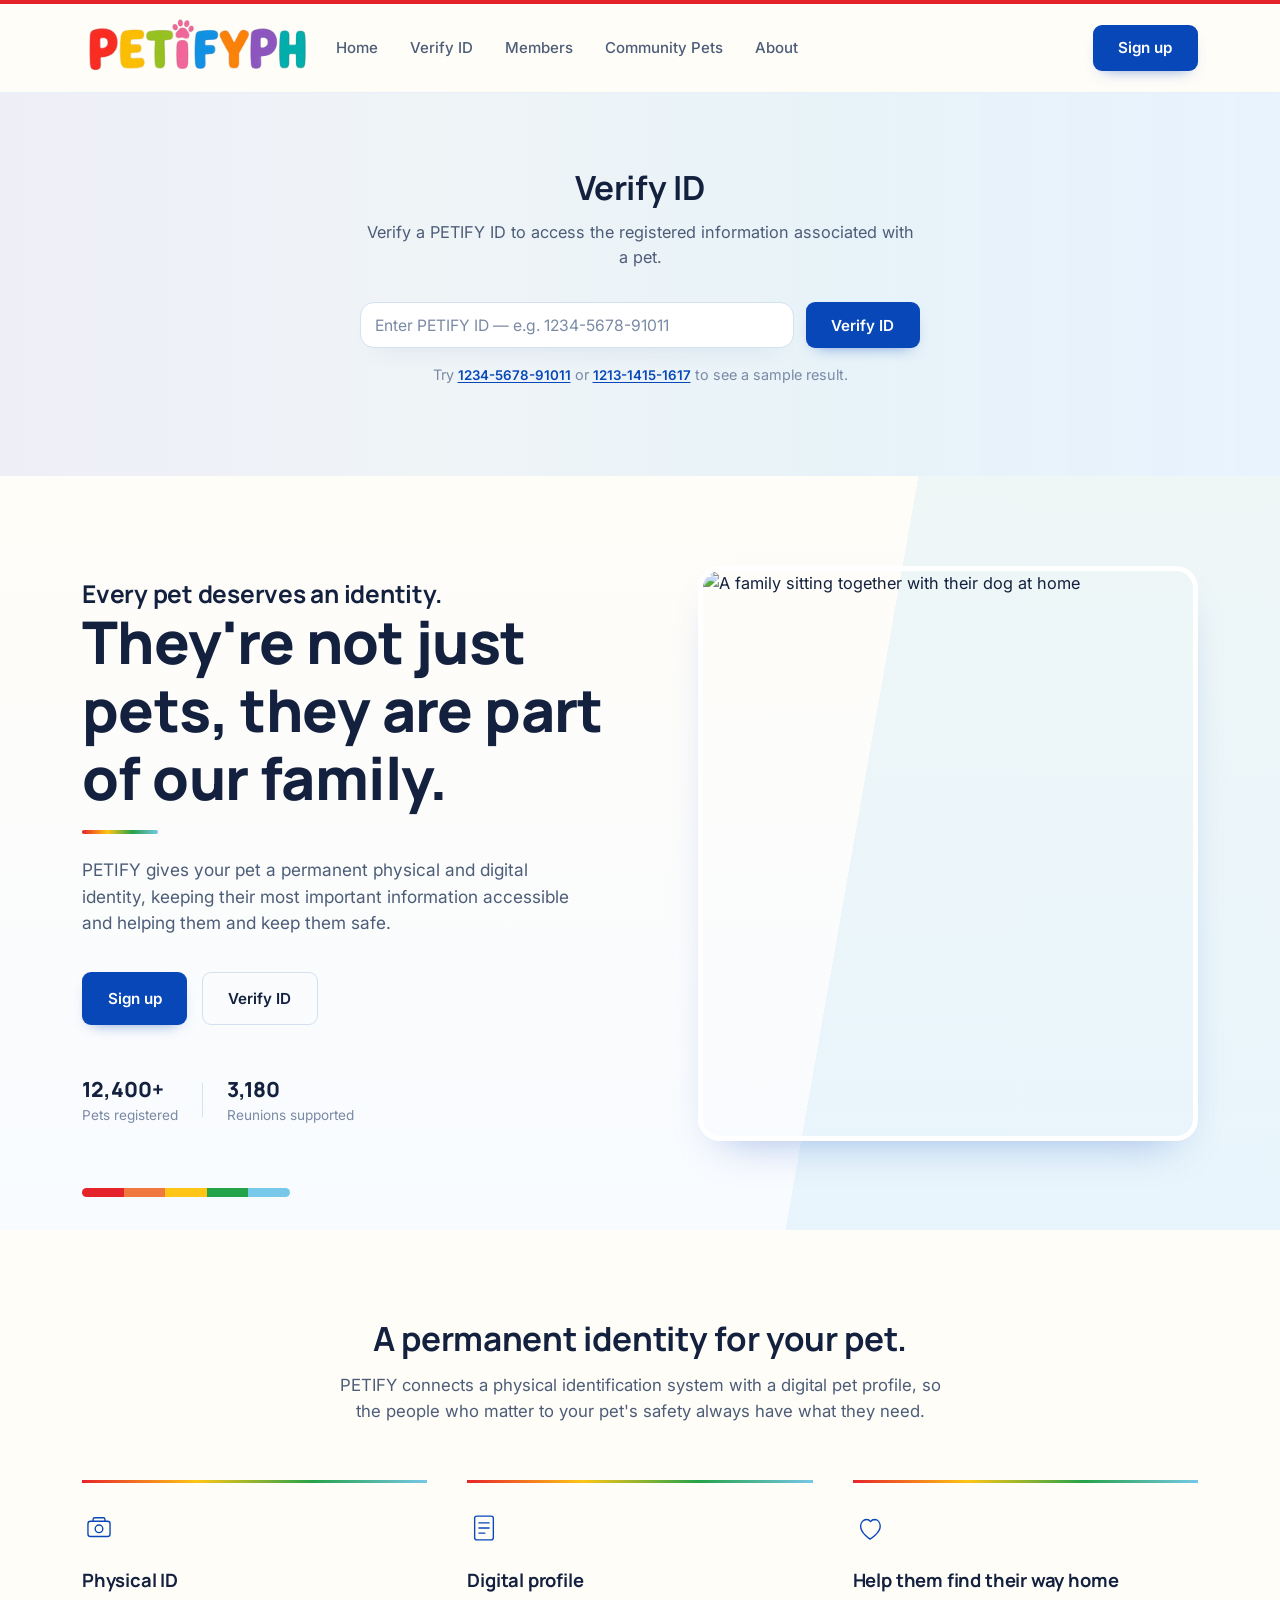
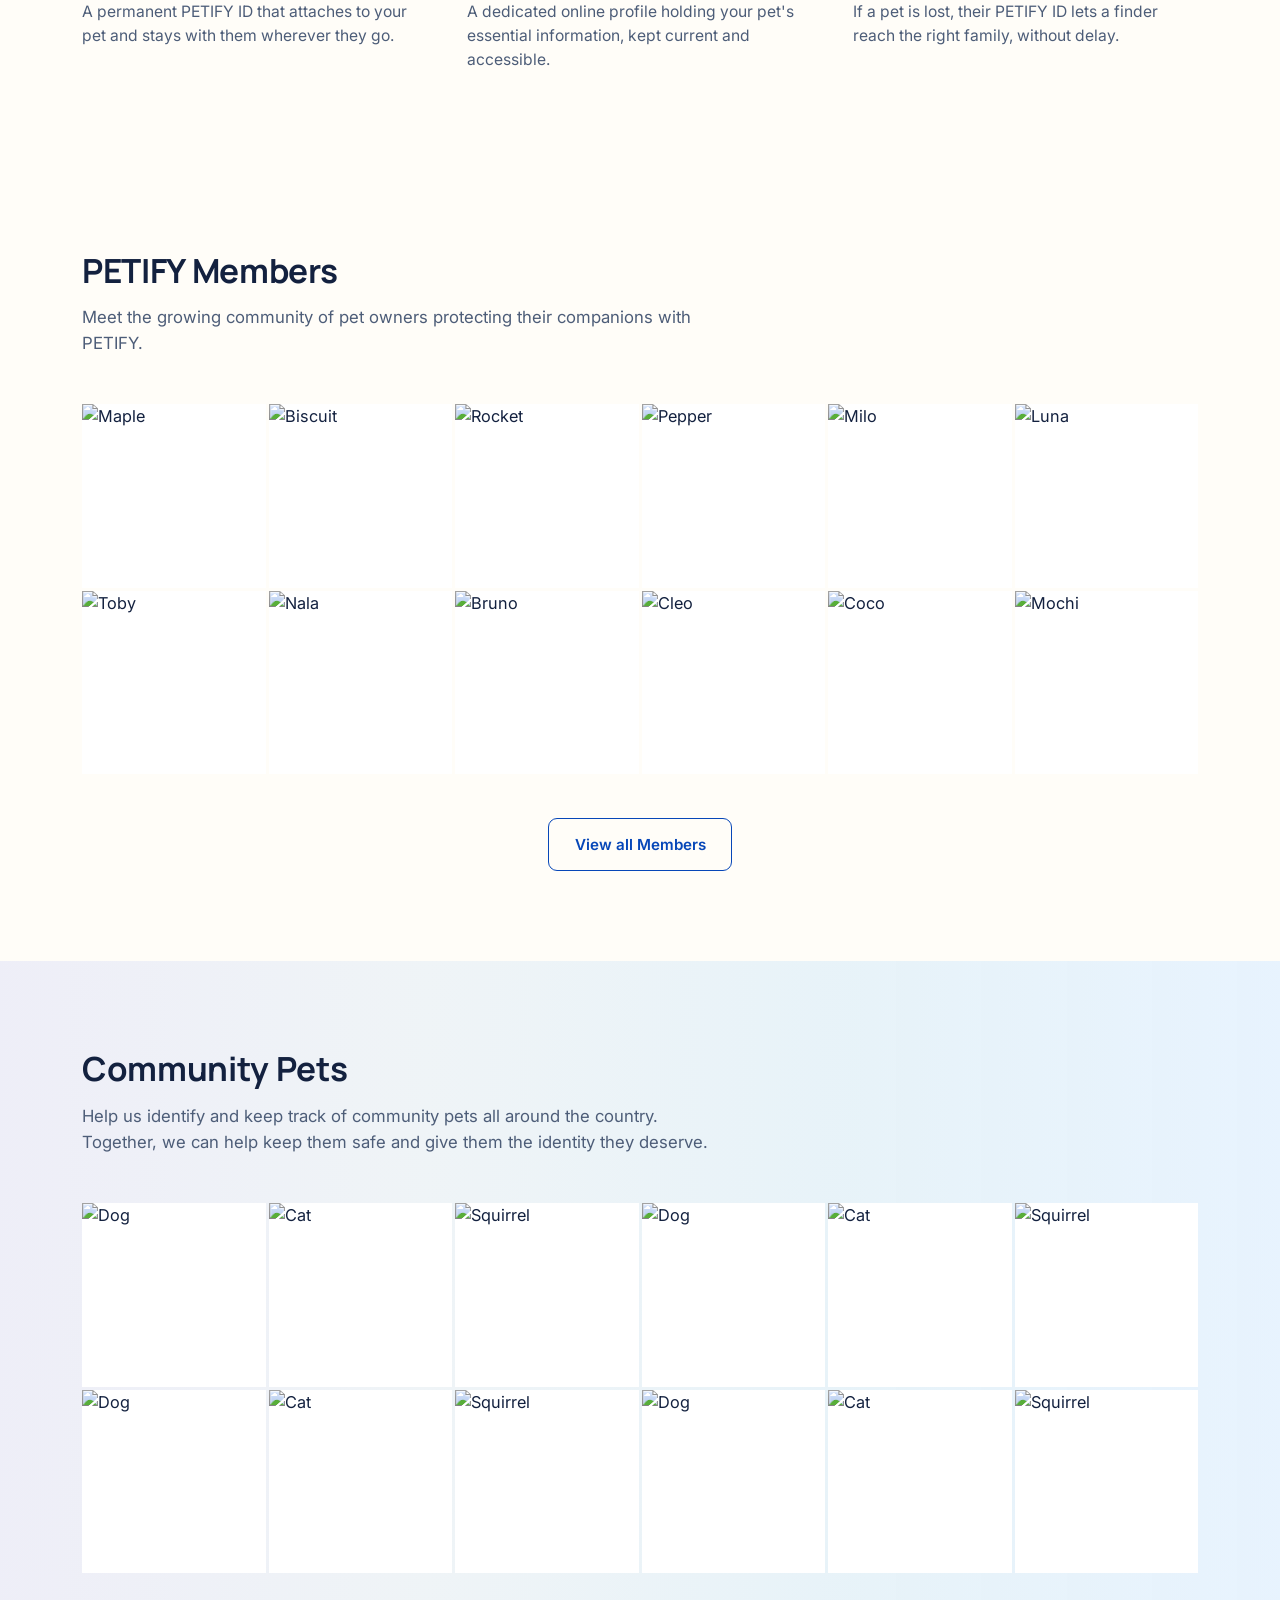
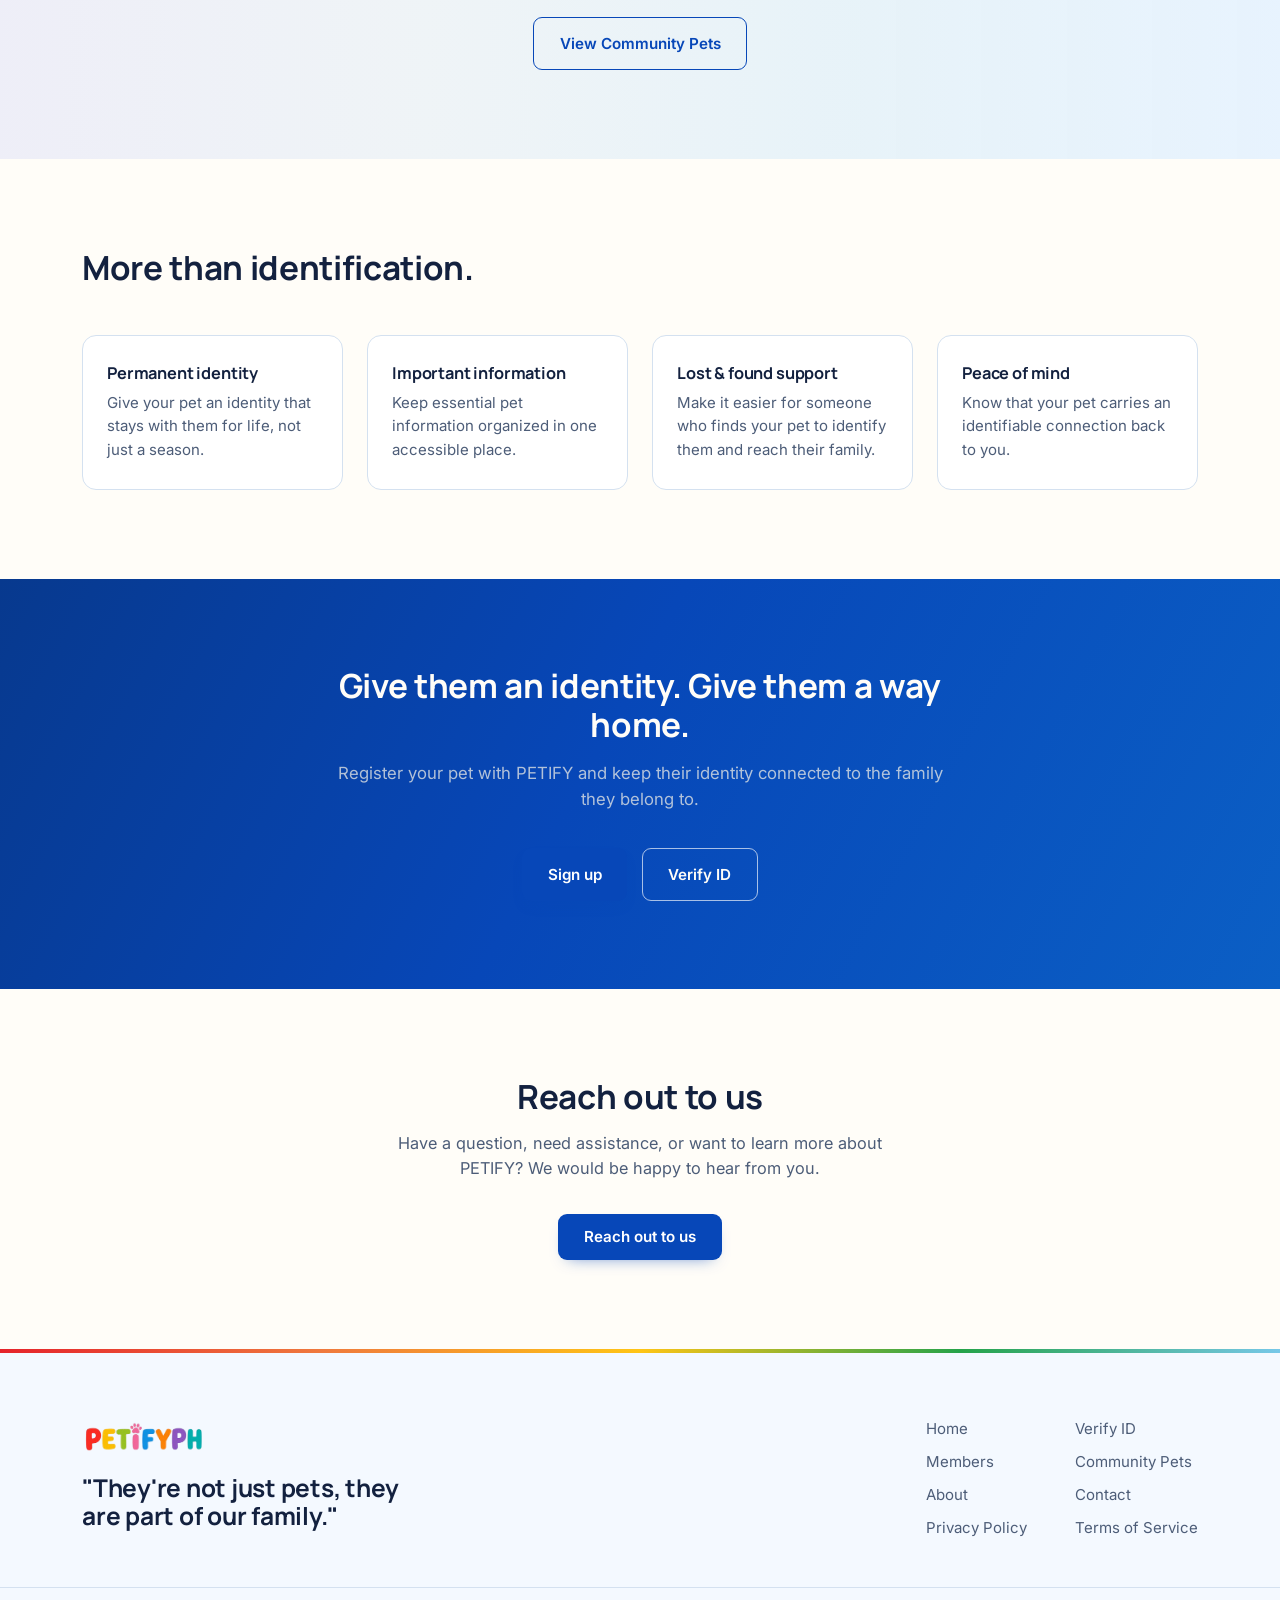
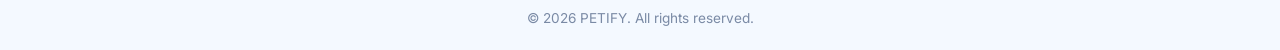
==== commit 9becfae2: "update" ====
--- a/index.html
+++ b/index.html
@@ -36,7 +36,7 @@
     </nav>
 
     <div class="nav__actions">
-      <button class="btn btn--primary btn--sm" data-open-modal="signup">Sign up</button>
+      <button class="btn btn--primary" onclick="window.location.href='signup.html'">Sign up</button>
       <button class="nav__burger" id="burgerBtn" aria-label="Open menu" aria-expanded="false" aria-controls="mobileMenu">
         <span></span><span></span><span></span>
       </button>
@@ -49,7 +49,7 @@
     <a href="#community">Members</a>
     <a href="#Community-Pets">Community Pets</a>
     <a href="#why">About</a>
-    <button class="btn btn--primary" data-open-modal="signup">Sign up</button>
+    <button class="btn btn--primary" onclick="window.location.href='signup.html'">Sign up</button>
   </div>
 </header>
 
@@ -80,10 +80,10 @@
     <div class="hero__inner">
       <div class="hero__copy">
         <h2>Every pet deserves an identity.</h2>
-        <h1 class="hero__headline">They are not just pets, they are part of our family.</h1>
+        <h1 class="hero__headline">They're not just pets, they are part of our family.</h1>
         <p class="hero__sub">PETIFY gives your pet a permanent physical and digital identity, keeping their most important information accessible and helping them and keep them safe.</p>
         <div class="hero__actions">
-          <button class="btn btn--primary" data-open-modal="signup">Sign up</button>
+          <button class="btn btn--primary" onclick="window.location.href='signup.html'">Sign up</button>
           <a href="#verify" class="btn btn--ghost">Verify ID</a>
         </div>
         <div class="hero__trust">
@@ -223,7 +223,7 @@
       <h2>Give them an identity. Give them a way home.</h2>
       <p>Register your pet with PETIFY and keep their identity connected to the family they belong to.</p>
       <div class="cta__actions">
-        <button class="btn btn--on-dark" data-open-modal="signup">Sign up</button>
+        <button class="btn btn--primary" onclick="window.location.href='signup.html'">Sign up</button>
         <a href="#verify" class="btn btn--ghost-on-dark">Verify ID</a>
       </div>
     </div>
@@ -237,7 +237,6 @@
       <button class="btn btn--primary" data-open-modal="contact">Reach out to us</button>
     </div>
   </section>
-
 </main>
 
 <!-- ============ FOOTER ============ -->
@@ -245,7 +244,7 @@
   <div class="footer__inner">
     <div class="footer__brand">
       <span class="nav__word footer__word">PETIFY</span>
-      <h2>"They are not just pets, they are part of our family."</h2>
+      <h2>"They're not just pets, they are part of our family."</h2>
     </div>
 
     <nav class="footer__links" aria-label="Footer">
@@ -263,28 +262,9 @@
     <p>© 2026 PETIFY. All rights reserved.</p>
   </div>
 </footer>
-
-<!-- ============ MODALS ============ -->
+<!--- overlay modal --->
 <div class="modal-overlay" id="modalOverlay">
-
-  <div class="modal" id="signupModal" role="dialog" aria-modal="true" aria-labelledby="signupTitle" hidden>
-    <button class="modal__close" data-close-modal aria-label="Close">×</button>
-    <h3 id="signupTitle">Register your pet</h3>
-    <p>Create your account to give your pet a PETIFY ID.</p>
-    <form class="modal__form" data-demo-form>
-      <label>Your name
-        <input type="text" name="name" placeholder="Jamie Alcaraz" required>
-      </label>
-      <label>Email
-        <input type="email" name="email" placeholder="jamie@email.com" required>
-      </label>
-      <label>Pet's name
-        <input type="text" name="petName" placeholder="Maple" required>
-      </label>
-      <button type="submit" class="btn btn--primary btn--full">Create account</button>
-    </form>
-  </div>
-
+  
   <div class="modal" id="contactModal" role="dialog" aria-modal="true" aria-labelledby="contactTitle" hidden>
     <button class="modal__close" data-close-modal aria-label="Close">×</button>
     <h3 id="contactTitle">Reach out to us</h3>
@@ -307,9 +287,8 @@
   </div>
 
 </div>
-
 <div class="toast" id="toast" role="status" aria-live="polite"></div>
 
 <script src="assets/js/script.js"></script>
 </body>
-</html>
+</html>
